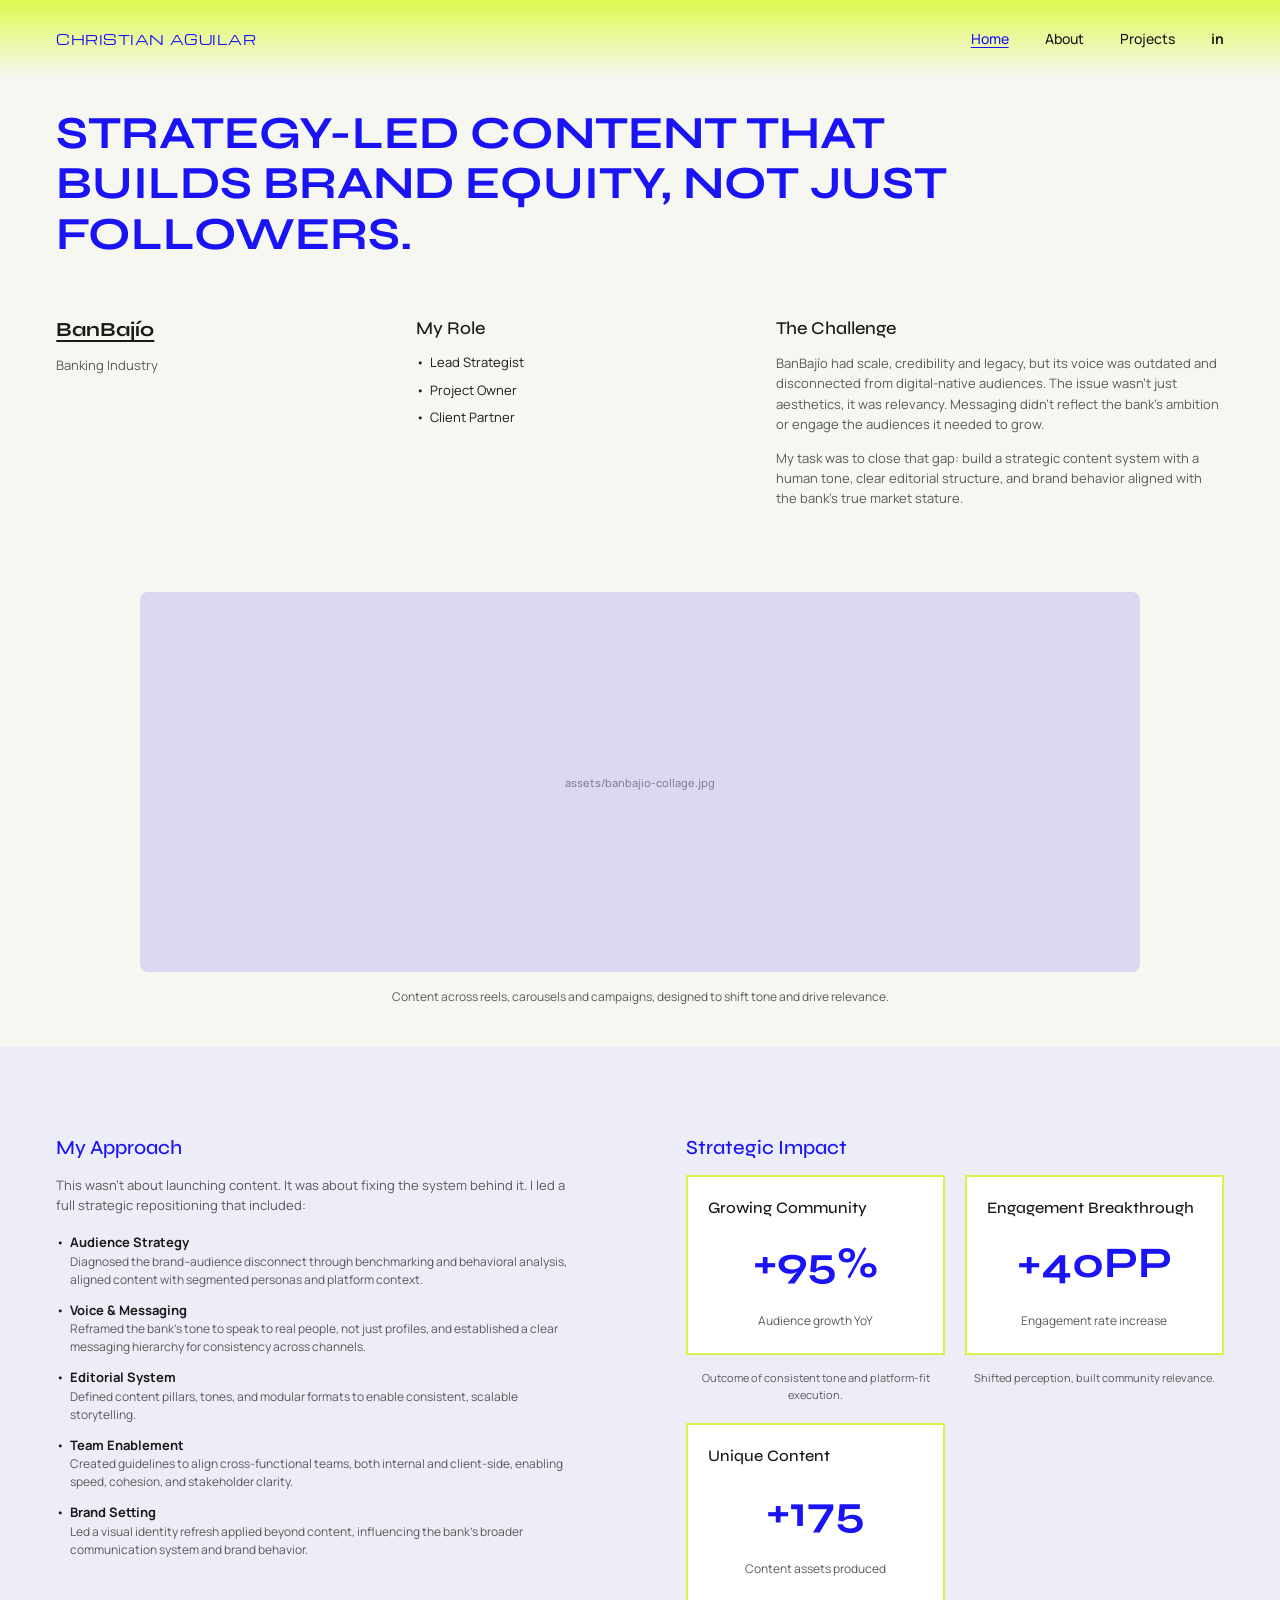
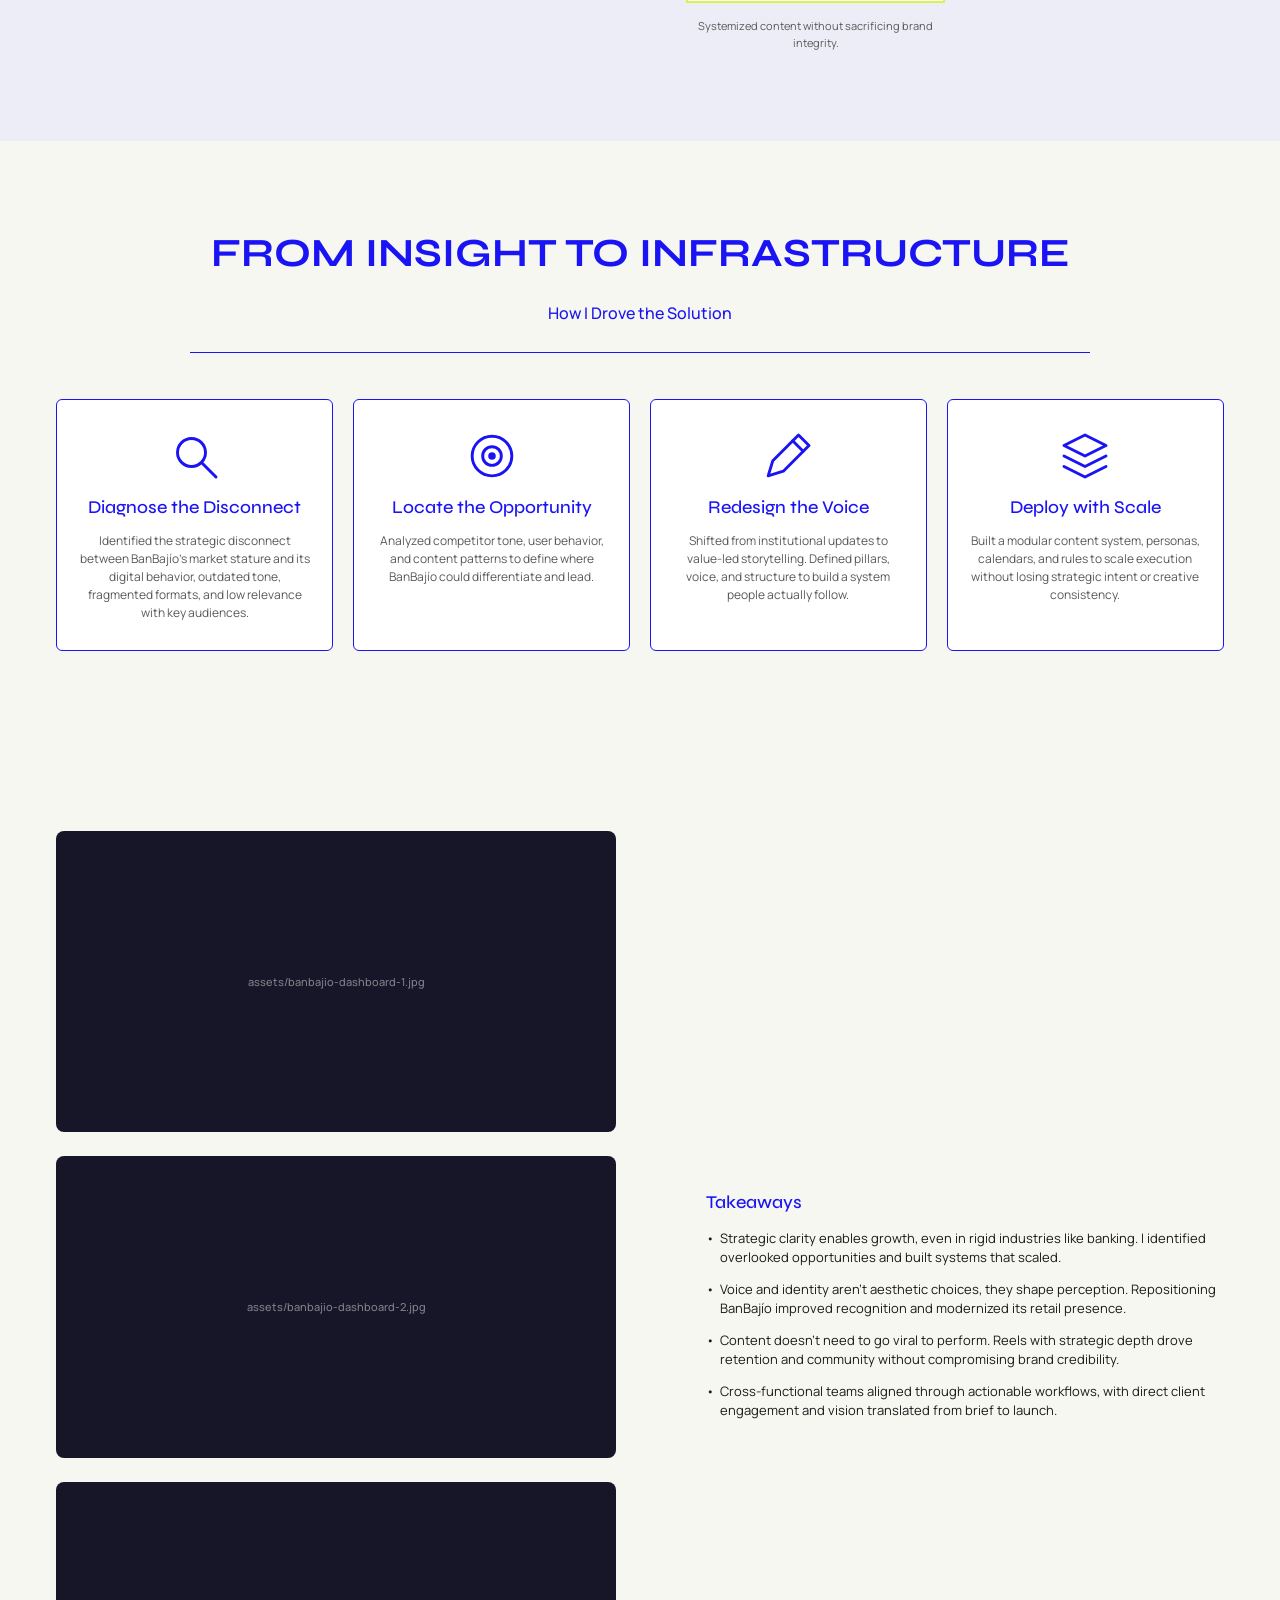
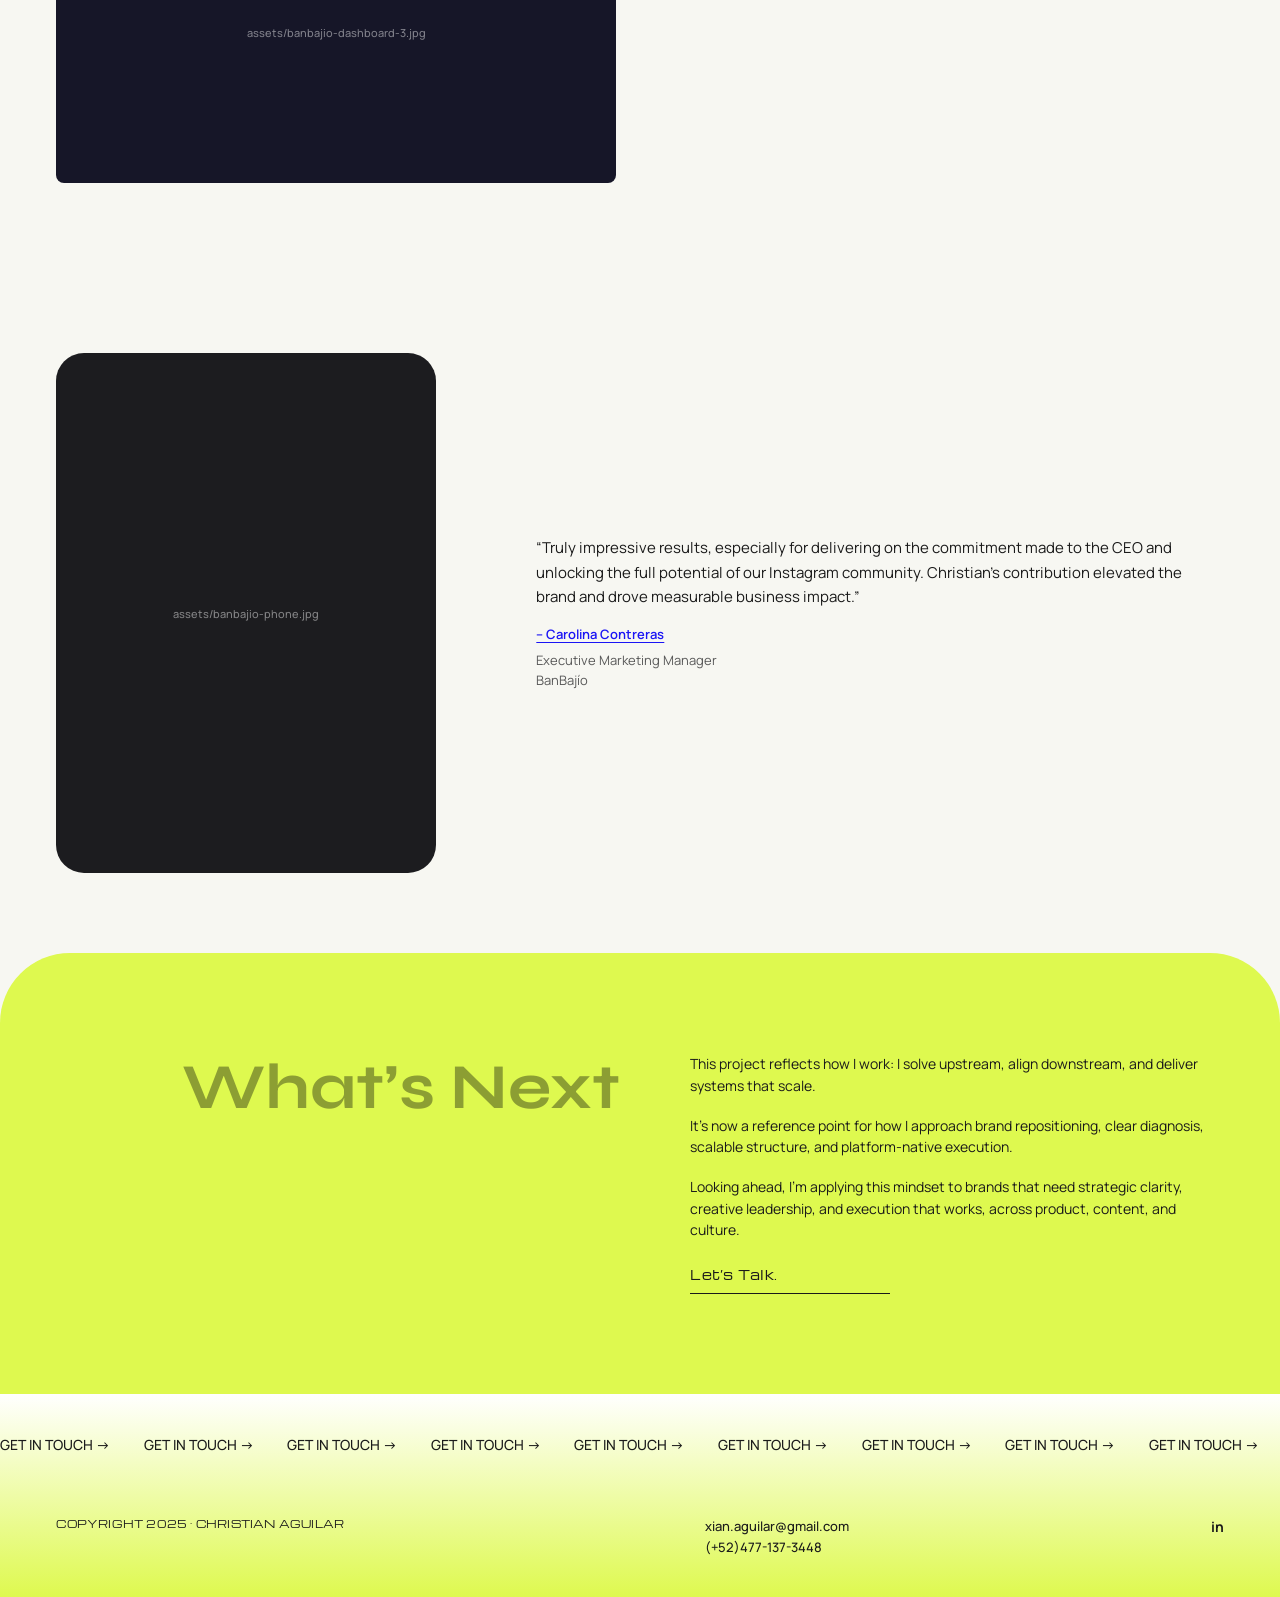
==== banbajio.html @ 2eecaa53 "Add files via upload" ====
<!doctype html>
<html lang="en">
<head>
<meta charset="utf-8">
<meta name="viewport" content="width=device-width, initial-scale=1">
<title>BanBajío — Strategy-led content | Christian Aguilar</title>
<meta name="description" content="Case study: a strategic content system that repositioned BanBajío’s voice, grew its community and built brand equity.">
<link rel="preconnect" href="https://fonts.googleapis.com">
<link rel="preconnect" href="https://fonts.gstatic.com" crossorigin>
<link href="https://fonts.googleapis.com/css2?family=Manrope:wght@300;400;500;600;700&family=Michroma&family=Syne:wght@500;700&display=swap" rel="stylesheet">
<link rel="stylesheet" href="css/styles.css">
</head>
<body>
<header class="site-header"><a class="logo" href="index.html">CHRISTIAN AGUILAR</a><nav aria-label="Main"><a href="index.html" class="current">Home</a><a href="index.html#about">About</a><a href="index.html#projects">Projects</a><a href="#" class="in" aria-label="LinkedIn">in</a></nav></header>
<main>
<section class="case-title"><h1>Strategy-led content that builds brand equity, not just followers.</h1></section><section class="info"><div><h2 class="client">BanBajío</h2><p class="muted">Banking Industry</p></div><div><h2>My Role</h2><ul class="blist plain"><li>Lead Strategist</li><li>Project Owner</li><li>Client Partner</li></ul></div><div><h2>The Challenge</h2><p>BanBajío had scale, credibility and legacy, but its voice was outdated and disconnected from digital-native audiences. The issue wasn't just aesthetics, it was relevancy. Messaging didn't reflect the bank's ambition or engage the audiences it needed to grow.</p><p>My task was to close that gap: build a strategic content system with a human tone, clear editorial structure, and brand behavior aligned with the bank's true market stature.</p></div></section><figure class="figure"><div class="slot " data-img="banbajio-collage" data-label="assets/banbajio-collage.jpg" style="--ar:1000/380;--c:#dcd8f2" role="img" aria-label="Content collage: reels, carousels and campaigns"></div><figcaption>Content across reels, carousels and campaigns, designed to shift tone and drive relevance.</figcaption></figure><section class="approach"><div><h2>My Approach</h2><p class="intro-p">This wasn't about launching content. It was about fixing the system behind it. I led a full strategic repositioning that included:</p><ul class="blist"><li><strong>Audience Strategy</strong><span>Diagnosed the brand–audience disconnect through benchmarking and behavioral analysis, aligned content with segmented personas and platform context.</span></li><li><strong>Voice &amp; Messaging</strong><span>Reframed the bank's tone to speak to real people, not just profiles, and established a clear messaging hierarchy for consistency across channels.</span></li><li><strong>Editorial System</strong><span>Defined content pillars, tones, and modular formats to enable consistent, scalable storytelling.</span></li><li><strong>Team Enablement</strong><span>Created guidelines to align cross-functional teams, both internal and client-side, enabling speed, cohesion, and stakeholder clarity.</span></li><li><strong>Brand Setting</strong><span>Led a visual identity refresh applied beyond content, influencing the bank's broader communication system and brand behavior.</span></li></ul></div><div><h2>Strategic Impact</h2><div class="stats"><div class="stat"><div class="card"><h3>Growing Community</h3><p class="num">+95%</p><p class="cap">Audience growth YoY</p></div><p class="sub">Outcome of consistent tone and platform-fit execution.</p></div><div class="stat"><div class="card"><h3>Engagement Breakthrough</h3><p class="num">+40PP</p><p class="cap">Engagement rate increase</p></div><p class="sub">Shifted perception, built community relevance.</p></div><div class="stat"><div class="card"><h3>Unique Content</h3><p class="num">+175</p><p class="cap">Content assets produced</p></div><p class="sub">Systemized content without sacrificing brand integrity.</p></div></div></div></section><section class="steps"><h2>From insight to infrastructure</h2><p class="sub-title">How I Drove the Solution</p><hr><div class="step-grid"><div class="step"><svg viewBox="0 0 48 48" aria-hidden="true"><circle cx="21" cy="21" r="12"/><path d="M30 30l12 12"/></svg><h3>Diagnose the Disconnect</h3><p>Identified the strategic disconnect between BanBajío's market stature and its digital behavior, outdated tone, fragmented formats, and low relevance with key audiences.</p></div><div class="step"><svg viewBox="0 0 48 48" aria-hidden="true"><circle cx="24" cy="24" r="17"/><circle cx="24" cy="24" r="8"/><circle cx="24" cy="24" r="2" class="f"/></svg><h3>Locate the Opportunity</h3><p>Analyzed competitor tone, user behavior, and content patterns to define where BanBajío could differentiate and lead.</p></div><div class="step"><svg viewBox="0 0 48 48" aria-hidden="true"><path d="M7 41l4-13L33 6l9 9-22 22z"/><path d="M28 11l9 9"/></svg><h3>Redesign the Voice</h3><p>Shifted from institutional updates to value-led storytelling. Defined pillars, voice, and structure to build a system people actually follow.</p></div><div class="step"><svg viewBox="0 0 48 48" aria-hidden="true"><path d="M24 6l18 9-18 9-18-9z"/><path d="M6 24l18 9 18-9"/><path d="M6 33l18 9 18-9"/></svg><h3>Deploy with Scale</h3><p>Built a modular content system, personas, calendars, and rules to scale execution without losing strategic intent or creative consistency.</p></div></div></section><section class="split"><div class="stack"><div class="slot dark" data-img="banbajio-dashboard-1" data-label="assets/banbajio-dashboard-1.jpg" style="--ar:520/280;--c:#161628" role="img" aria-label="Content dashboard"></div><div class="slot dark" data-img="banbajio-dashboard-2" data-label="assets/banbajio-dashboard-2.jpg" style="--ar:520/280;--c:#161628" role="img" aria-label="Editorial calendar"></div><div class="slot dark" data-img="banbajio-dashboard-3" data-label="assets/banbajio-dashboard-3.jpg" style="--ar:520/280;--c:#161628" role="img" aria-label="Content tracker"></div></div><div class="takeaways"><h2>Takeaways</h2><ul class="blist"><li>Strategic clarity enables growth, even in rigid industries like banking. I identified overlooked opportunities and built systems that scaled.</li><li>Voice and identity aren't aesthetic choices, they shape perception. Repositioning BanBajío improved recognition and modernized its retail presence.</li><li>Content doesn't need to go viral to perform. Reels with strategic depth drove retention and community without compromising brand credibility.</li><li>Cross-functional teams aligned through actionable workflows, with direct client engagement and vision translated from brief to launch.</li></ul></div></section><section class="testimonial"><div class="slot phone" data-img="banbajio-phone" data-label="assets/banbajio-phone.jpg" style="--ar:380/520;--c:#1c1c1f" role="img" aria-label="Phone mockup"></div><blockquote><p>“Truly impressive results, especially for delivering on the commitment made to the CEO and unlocking the full potential of our Instagram community. Christian's contribution elevated the brand and drove measurable business impact.”</p><footer><cite>– Carolina Contreras</cite><span>Executive Marketing Manager<br>BanBajío</span></footer></blockquote></section><section class="next"><h2>What’s Next</h2><div class="next-text"><p>This project reflects how I work: I solve upstream, align downstream, and deliver systems that scale.</p><p>It's now a reference point for how I approach brand repositioning, clear diagnosis, scalable structure, and platform-native execution.</p><p>Looking ahead, I'm applying this mindset to brands that need strategic clarity, creative leadership, and execution that works, across product, content, and culture.</p><a class="link" href="mailto:xian.aguilar@gmail.com">Let’s Talk.</a></div></section>
</main>
<footer class="site-footer"><div class="marquee" aria-hidden="true"><div class="marquee-track"><div class="group"><span>GET IN TOUCH →</span><span>GET IN TOUCH →</span><span>GET IN TOUCH →</span><span>GET IN TOUCH →</span><span>GET IN TOUCH →</span><span>GET IN TOUCH →</span></div><div class="group"><span>GET IN TOUCH →</span><span>GET IN TOUCH →</span><span>GET IN TOUCH →</span><span>GET IN TOUCH →</span><span>GET IN TOUCH →</span><span>GET IN TOUCH →</span></div></div></div><div class="footer-info"><p class="copy">COPYRIGHT 2025 · CHRISTIAN AGUILAR</p><p class="contact"><a href="mailto:xian.aguilar@gmail.com">xian.aguilar@gmail.com</a><br><a href="tel:+524771373448">(+52)477-137-3448</a></p><a href="#" class="in" aria-label="LinkedIn">in</a></div></footer>
<script src="js/main.js" defer></script>
</body>
</html>
---- css/styles.css ----
:root{
  --blue:#1a14f5; --lime:#def94f; --lime-b:#d9f24d; --dark:#1f1f21; --cream:#f7f7f2;
  --beige:#edede3; --lav:#ededf7; --ink:#1a1a1a; --muted:#595959; --olive:#8c9e33;
  --pad:clamp(20px,4.4vw,64px);
}
*{box-sizing:border-box;margin:0;padding:0}
html{scroll-behavior:smooth}
body{font-family:Manrope,system-ui,-apple-system,Segoe UI,sans-serif;background:var(--cream);color:var(--ink);line-height:1.55;-webkit-font-smoothing:antialiased;overflow-x:hidden}
a{color:inherit}
img,svg{display:block;max-width:100%}
h1,h2,h3,h4{font-family:Syne,Manrope,sans-serif;font-weight:700;line-height:1.1}
p{font-size:14px}
.muted{color:var(--muted)}

/* ---------- header ---------- */
.site-header{display:flex;justify-content:space-between;align-items:center;gap:20px;padding:28px var(--pad);background:linear-gradient(180deg,var(--lime),var(--cream))}
.logo{font:400 13px Michroma,sans-serif;letter-spacing:.04em;color:var(--blue);text-decoration:none;white-space:nowrap}
.site-header nav{display:flex;gap:36px;font-size:14px;font-weight:500}
.site-header nav a{text-decoration:none;transition:opacity .2s}
.site-header nav a:hover{opacity:.55}
.site-header nav a.current{color:var(--blue);text-decoration:underline;text-underline-offset:3px}
.site-header nav a.in{font-weight:700}

/* ---------- shared bits ---------- */
.link,.cta{display:inline-block;font:400 13px Michroma,sans-serif;letter-spacing:.02em;text-decoration:none;padding-bottom:10px;border-bottom:1px solid currentColor;min-width:min(440px,100%);transition:transform .25s,opacity .25s}
.link:hover{transform:translateX(6px);opacity:.75}
.slot{position:relative;overflow:hidden;border-radius:8px;background:var(--c,#ddd);aspect-ratio:var(--ar,4/3);width:100%}
.slot::after{content:attr(data-label);position:absolute;inset:0;display:grid;place-items:center;padding:12px;text-align:center;font:500 11px Manrope,sans-serif;color:rgba(0,0,0,.4);word-break:break-all}
.slot.dark::after,.slot.phone::after{color:rgba(255,255,255,.45)}
.slot.loaded::after{display:none}
.slot img{position:absolute;inset:0;width:100%;height:100%;object-fit:cover}
.slot.phone{border-radius:28px}
.ul{text-decoration:underline;text-underline-offset:3px;font-weight:600}

/* ---------- marquee ---------- */
.marquee{overflow:hidden;white-space:nowrap}
.marquee-track{display:flex;width:max-content;animation:scroll 45s linear infinite}
.marquee.rev .marquee-track{animation-direction:reverse}
.marquee .group{display:flex}
.marquee .group span{padding-right:2.4em}
@keyframes scroll{to{transform:translateX(-50%)}}
@media (prefers-reduced-motion:reduce){.marquee-track{animation:none}}

/* ---------- home: hero ---------- */
.hero{padding:20px var(--pad) 90px}
.eyebrow{font-size:15px}
.hero h1{margin-top:40px;font-size:clamp(34px,4.6vw,64px);line-height:1;text-transform:uppercase;color:var(--blue);max-width:1000px}
.intro{display:flex;justify-content:flex-end;margin-top:40px}
.intro-col{width:min(620px,100%);display:grid;gap:36px;justify-items:start}
.intro-col p{font-size:20px;line-height:1.4}
.hero-images{display:flex;align-items:center;width:min(885px,100%);margin:40px 0 0 clamp(0px,7vw,100px)}
.hero-images .slot{flex:1 1 0}
.hero-images .g250{flex-grow:250}.hero-images .g275{flex-grow:275}.hero-images .g360{flex-grow:360}

/* ---------- home: skillset ---------- */
.skillset{position:relative;overflow:hidden;background:var(--beige);border-radius:70px 70px 0 0;padding:110px var(--pad);text-align:center;display:grid;justify-items:center;gap:36px}
.skillset::before{content:"";position:absolute;width:220px;height:220px;border-radius:50%;background:var(--lime);filter:blur(70px);left:50%;top:62%;transform:translate(-50%,-50%)}
.skillset>*{position:relative}
.triangle{width:64px;height:56px;background:var(--blue);clip-path:polygon(50% 0,100% 100%,0 100%)}
.skillset h2{font-size:clamp(28px,3vw,40px)}
.lead{max-width:640px;font-size:15px;color:var(--muted);line-height:1.5}
.skills{display:grid;grid-template-columns:repeat(3,1fr);gap:60px;padding-top:50px;width:100%}
.skill{display:grid;gap:14px;justify-items:center;align-content:start}
.skill .letter{font:400 11px Michroma,sans-serif}
.skill h3{font-weight:500;font-size:22px}
.skill p{max-width:330px;color:var(--muted);line-height:1.5}

/* ---------- home: marquees ---------- */
.marquees{background:#fff;padding:24px 0;display:grid;gap:14px;font-size:15px;font-weight:500}

/* ---------- home: projects ---------- */
.projects{background:var(--dark);color:#fff;padding:90px var(--pad) 40px}
.projects h2{color:var(--lime);font-size:clamp(40px,5vw,64px);text-transform:uppercase;margin-bottom:50px}
.project{display:grid;grid-template-columns:minmax(0,440px) minmax(0,1fr) minmax(0,440px);gap:70px;padding:50px 0;border-top:1px solid #59595e;align-items:start}
.project-info{display:grid;gap:18px;align-content:start;justify-items:start}
.project-info h3{font-family:Manrope,sans-serif;font-weight:600;font-size:22px;line-height:1.3}
.project-info p{color:#ccc;line-height:1.5}
.project-info .link{margin-top:14px;min-width:min(280px,100%)}
.project-contrib h4{font:400 12px Michroma,sans-serif;letter-spacing:.02em;margin-bottom:14px}
.dots{list-style:none;display:grid;gap:2px}
.dots li{font-size:14px;color:#ccc;line-height:1.7;padding-left:18px;position:relative}
.dots li::before{content:"•";position:absolute;left:4px}
.project-img{display:block;border-radius:8px;overflow:hidden}
.project-img .slot{transition:transform .5s}
.project-img:hover .slot{transform:scale(1.04)}

/* ---------- home: CTA ---------- */
.cta-section{background:var(--blue);color:#fff;border-radius:70px 70px 0 0;padding:110px var(--pad)}
.cta-section h2{font-size:clamp(40px,5vw,64px)}
.cta-body{display:flex;justify-content:flex-end;margin-top:50px}
.cta-body>div{width:min(560px,100%);display:grid;gap:36px;justify-items:start}
.cta-body p{font-size:18px;line-height:1.5}

/* ---------- footer ---------- */
.site-footer{background:linear-gradient(180deg,#fff,var(--lime));padding:40px 0}
.site-footer .marquee{font-size:14px;font-weight:500}
.footer-info{display:flex;justify-content:space-between;gap:24px;flex-wrap:wrap;padding:60px var(--pad) 0}
.copy{font:400 10px Michroma,sans-serif;letter-spacing:.02em}
.contact{font-size:13px;font-weight:500;line-height:1.6}
.contact a,.footer-info .in{text-decoration:none}
.footer-info .in{font-weight:700;font-size:14px}

/* ---------- case pages ---------- */
.case-title{padding:30px var(--pad)}
.case-title h1{font-size:clamp(30px,3.9vw,46px);text-transform:uppercase;color:var(--blue);max-width:1000px;line-height:1.1}
.info{display:grid;grid-template-columns:300px 300px minmax(0,1fr);gap:60px;padding:30px var(--pad)}
.info h2{font-size:18px;font-weight:500;margin-bottom:14px}
.info h2.client{font-size:20px;font-weight:700;text-decoration:underline;text-underline-offset:4px}
.info p{margin-bottom:14px;color:var(--muted);line-height:1.55;font-size:13px}
.info .muted{font-size:13px}
.blist{list-style:none;display:grid;gap:12px}
.blist li{position:relative;padding-left:14px;font-size:13px;line-height:1.5}
.blist li::before{content:"•";position:absolute;left:0}
.blist strong{display:block;font-weight:700}
.blist span{display:block;color:var(--muted);font-size:12px;line-height:1.5}
.blist.plain{gap:8px}

.figure,.hero-shot,.duo{padding:40px var(--pad)}
.figure .slot{max-width:1000px;margin:0 auto}
.figure figcaption{text-align:center;font-size:12px;color:var(--muted);margin-top:16px}
.hero-shot .slot{max-width:640px;margin:0 auto}
.duo{display:flex;justify-content:center;gap:clamp(16px,4vw,60px)}
.duo .slot{flex:1 1 0;max-width:560px}

.approach{background:var(--lav);padding:90px var(--pad);display:grid;grid-template-columns:minmax(0,520px) minmax(0,1fr);gap:110px;align-items:start}
.approach h2{font-size:20px;font-weight:500;color:var(--blue);margin-bottom:16px}
.intro-p{color:var(--muted);line-height:1.55;font-size:13px;margin-bottom:18px}
.stats{display:grid;grid-template-columns:repeat(auto-fit,minmax(170px,1fr));gap:20px;align-items:start}
.stat{display:grid;gap:14px}
.card{background:#fff;border:2px solid var(--lime-b);padding:22px 20px;display:grid;gap:8px;min-height:180px;align-content:space-between}
.card h3{font-size:16px;font-weight:500}
.num{font-family:Syne,sans-serif;font-weight:700;font-size:clamp(34px,3.4vw,46px);color:var(--blue);text-align:center;white-space:nowrap;line-height:1.1}
.cap{font-size:12px;color:var(--muted);text-align:center}
.sub{font-size:11px;color:var(--muted);text-align:center}

.steps{padding:90px var(--pad);display:grid;justify-items:center;gap:26px;text-align:center}
.steps h2{font-size:clamp(28px,3.4vw,40px);text-transform:uppercase;color:var(--blue)}
.sub-title{font-weight:500;font-size:16px;color:var(--blue)}
.steps hr{width:min(900px,100%);border:0;border-top:1px solid var(--blue)}
.step-grid{display:grid;grid-template-columns:repeat(4,minmax(0,1fr));gap:20px;padding-top:20px;width:100%}
.step{background:#fff;border:1px solid var(--blue);border-radius:6px;padding:28px 22px;display:grid;gap:14px;justify-items:center;align-content:start;transition:transform .3s,box-shadow .3s}
.step:hover{transform:translateY(-6px);box-shadow:0 14px 30px rgba(26,20,245,.12)}
.step svg{width:56px;height:56px;fill:none;stroke:var(--blue);stroke-width:2.5;stroke-linecap:round;stroke-linejoin:round}
.step svg .f{fill:var(--blue)}
.step h3{font-size:18px;font-weight:500;color:var(--blue)}
.step p{font-size:12px;color:var(--muted);line-height:1.5}

.split{display:grid;grid-template-columns:minmax(0,560px) minmax(0,1fr);gap:90px;padding:90px var(--pad);align-items:center}
.split .stack{display:grid;gap:24px}
.takeaways h2{font-size:18px;font-weight:500;color:var(--blue);margin-bottom:16px}
.split.white{background:#fff;border-radius:70px 70px 0 0;grid-template-columns:minmax(0,740px) minmax(0,1fr)}
.grid3{display:grid;grid-template-columns:repeat(3,1fr);gap:24px}

.testimonial{display:grid;grid-template-columns:minmax(0,380px) minmax(0,1fr);gap:100px;padding:80px var(--pad);align-items:center}
.testimonial blockquote{display:grid;gap:14px}
.testimonial blockquote p{font-size:15px;line-height:1.65}
.testimonial footer{display:grid;gap:6px;font-size:13px;color:var(--muted)}
.testimonial cite{font-style:normal;font-weight:600;color:var(--blue);text-decoration:underline;text-underline-offset:3px}

.dark-work{background:var(--dark);color:#fff;padding:90px var(--pad);display:grid;gap:70px}
.dark-work .split-dark{display:grid;grid-template-columns:minmax(0,640px) minmax(0,1fr);gap:90px;align-items:start}
.dark-work .stack{display:grid;gap:20px}
.dark-work .takeaways h2{color:#fff}
.dark-work .blist span{color:#ccc}
.dark-work .duo{padding:0}

.story{display:grid;grid-template-columns:minmax(0,640px) minmax(0,1fr);gap:80px;padding:80px var(--pad);align-items:start}
.story-text{display:grid;gap:22px}
.story-text p{color:var(--muted);line-height:1.55;font-size:13px}
.story-imgs{display:grid;gap:20px}

.gradient-wrap{padding:20px 24px}
.gradient{background:linear-gradient(90deg,#1f8059,#1a7380 50%,#4d4db3);border-radius:40px;padding:70px var(--pad);display:grid;grid-template-columns:minmax(0,520px) minmax(0,1fr);gap:80px;align-items:center;color:#fff}
.gradient .kicker{font-size:13px;font-weight:500;margin-bottom:16px}
.gradient h2{font-size:clamp(28px,3.2vw,38px);text-transform:uppercase;margin-bottom:16px}
.gradient p{font-size:13px;line-height:1.55}
.venn{width:min(420px,100%);justify-self:center}
.venn circle{fill:none;stroke:#fff;stroke-opacity:.55;stroke-width:1}
.venn text{fill:#fff;fill-opacity:.8;font:500 12px Manrope,sans-serif;text-anchor:middle}

.next{background:var(--lime);border-radius:70px 70px 0 0;padding:100px var(--pad) 100px calc(var(--pad) + 126px);display:grid;grid-template-columns:auto minmax(0,560px);gap:70px;align-items:start}
.next h2{font-size:clamp(40px,5vw,64px);color:var(--olive)}
.next-text{display:grid;gap:18px;justify-items:start}
.next-text p{line-height:1.55}
.next-text .link{min-width:min(200px,100%);margin-top:6px}

/* ---------- responsive ---------- */
@media (max-width:1100px){
  .project{grid-template-columns:minmax(0,1fr) minmax(0,1fr);gap:40px}
  .project-img{grid-column:1/-1}
  .info{grid-template-columns:1fr 1fr;gap:40px}
  .info>div:last-child{grid-column:1/-1}
  .approach,.split,.split.white,.dark-work .split-dark,.story,.gradient,.testimonial{grid-template-columns:1fr;gap:50px}
  .next{grid-template-columns:1fr;padding-left:var(--pad);gap:30px}
  .step-grid{grid-template-columns:repeat(2,1fr)}
}
@media (max-width:760px){
  .site-header{flex-wrap:wrap;padding:20px var(--pad)}
  .site-header nav{gap:22px}
  .skills{grid-template-columns:1fr;gap:40px}
  .skillset,.cta-section,.next{border-radius:40px 40px 0 0}
  .project{grid-template-columns:1fr}
  .info{grid-template-columns:1fr}
  .step-grid{grid-template-columns:1fr}
  .hero-images{margin-left:0}
  .duo{flex-direction:column;align-items:center}
  .grid3{grid-template-columns:repeat(2,1fr)}
  .gradient{border-radius:28px;padding:40px var(--pad)}
  .intro-col p{font-size:17px}
}
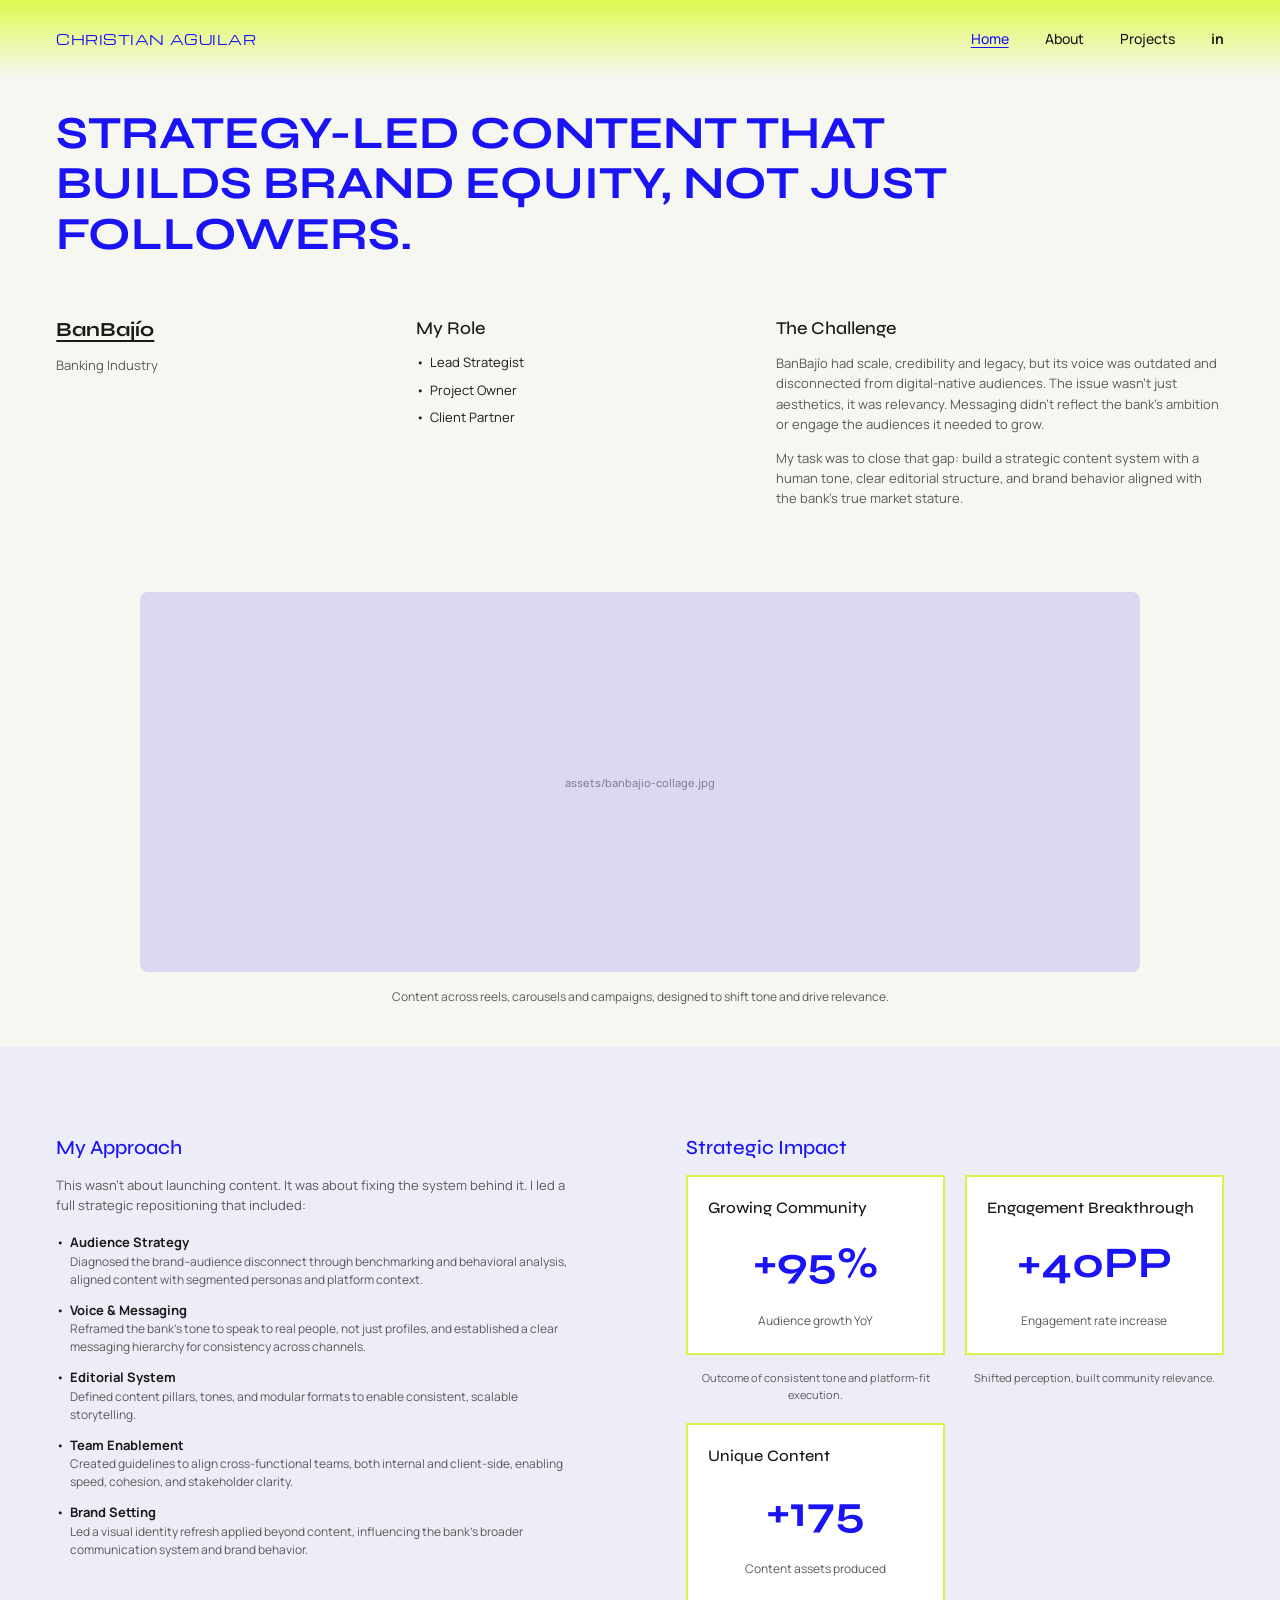
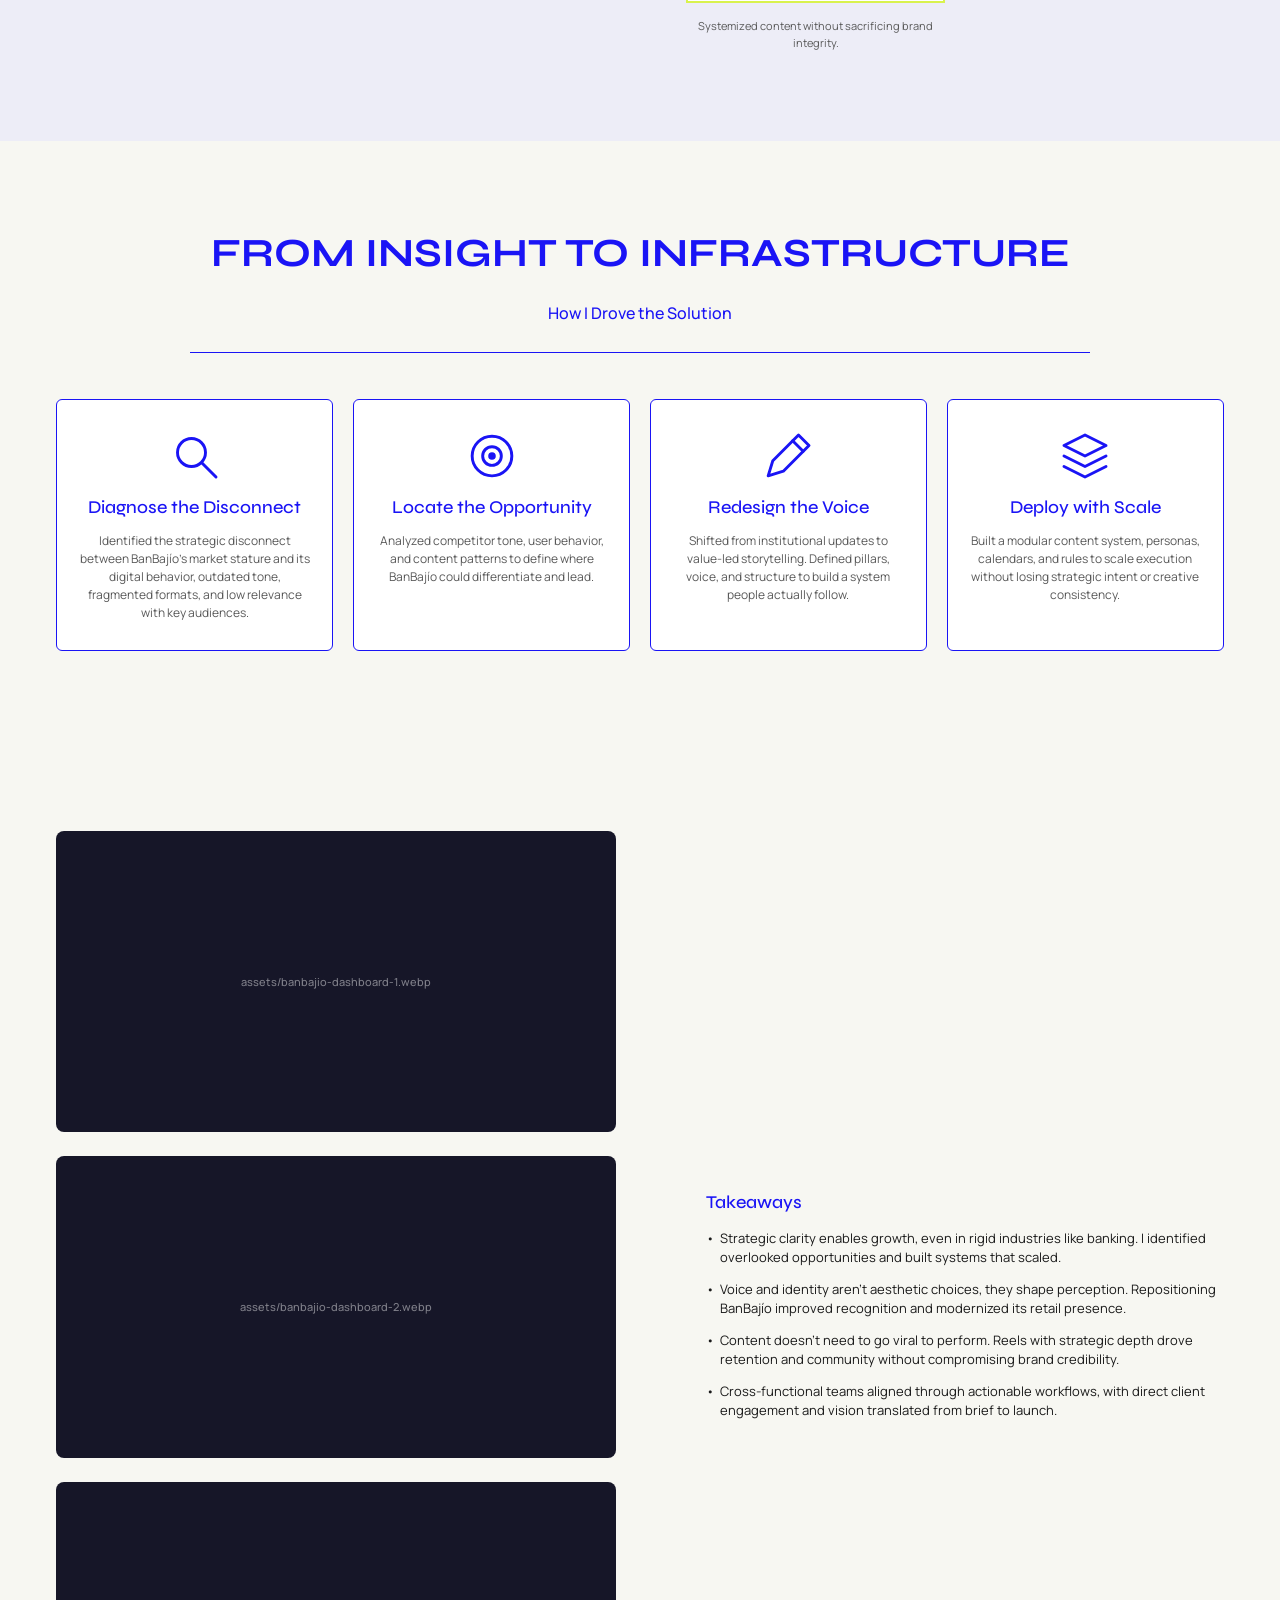
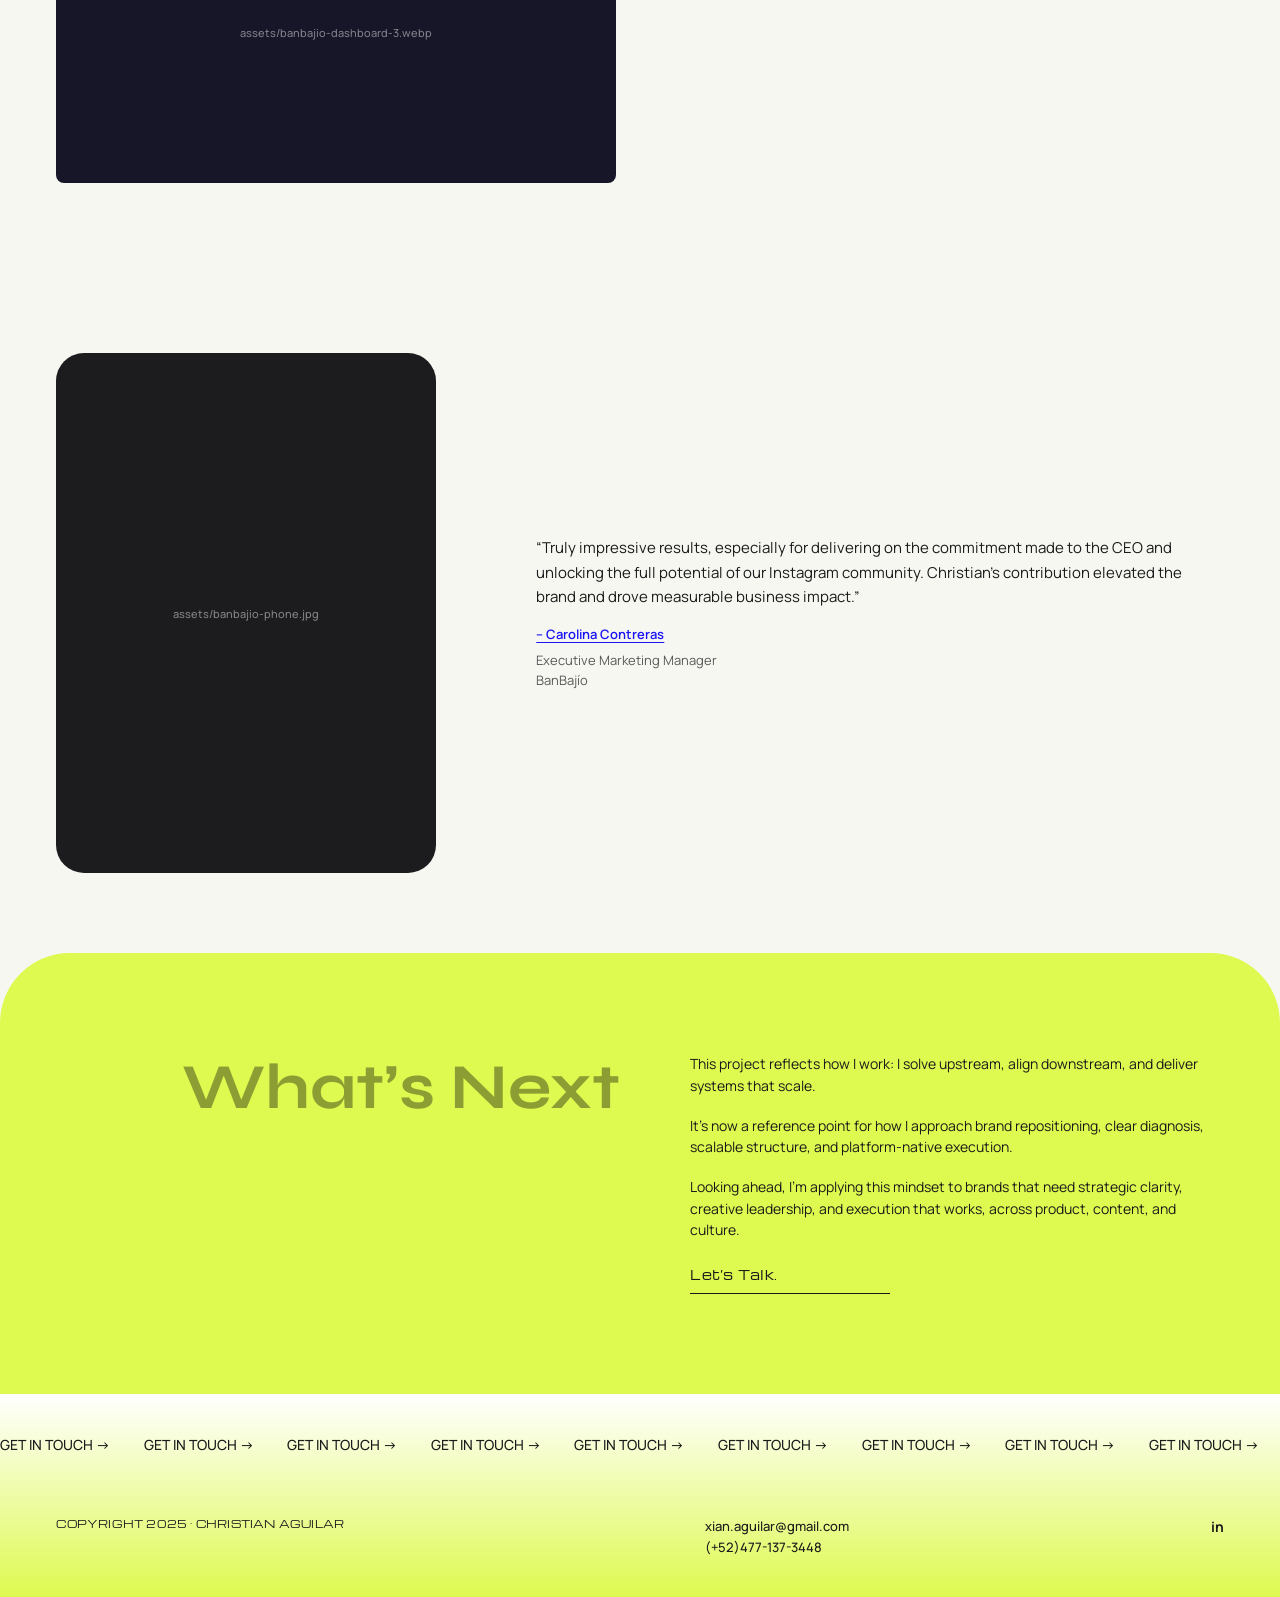
==== commit bbea9975: "Update banbajio.html" ====
--- a/banbajio.html
+++ b/banbajio.html
@@ -13,7 +13,7 @@
 <body>
 <header class="site-header"><a class="logo" href="index.html">CHRISTIAN AGUILAR</a><nav aria-label="Main"><a href="index.html" class="current">Home</a><a href="index.html#about">About</a><a href="index.html#projects">Projects</a><a href="#" class="in" aria-label="LinkedIn">in</a></nav></header>
 <main>
-<section class="case-title"><h1>Strategy-led content that builds brand equity, not just followers.</h1></section><section class="info"><div><h2 class="client">BanBajío</h2><p class="muted">Banking Industry</p></div><div><h2>My Role</h2><ul class="blist plain"><li>Lead Strategist</li><li>Project Owner</li><li>Client Partner</li></ul></div><div><h2>The Challenge</h2><p>BanBajío had scale, credibility and legacy, but its voice was outdated and disconnected from digital-native audiences. The issue wasn't just aesthetics, it was relevancy. Messaging didn't reflect the bank's ambition or engage the audiences it needed to grow.</p><p>My task was to close that gap: build a strategic content system with a human tone, clear editorial structure, and brand behavior aligned with the bank's true market stature.</p></div></section><figure class="figure"><div class="slot " data-img="banbajio-collage" data-label="assets/banbajio-collage.jpg" style="--ar:1000/380;--c:#dcd8f2" role="img" aria-label="Content collage: reels, carousels and campaigns"></div><figcaption>Content across reels, carousels and campaigns, designed to shift tone and drive relevance.</figcaption></figure><section class="approach"><div><h2>My Approach</h2><p class="intro-p">This wasn't about launching content. It was about fixing the system behind it. I led a full strategic repositioning that included:</p><ul class="blist"><li><strong>Audience Strategy</strong><span>Diagnosed the brand–audience disconnect through benchmarking and behavioral analysis, aligned content with segmented personas and platform context.</span></li><li><strong>Voice &amp; Messaging</strong><span>Reframed the bank's tone to speak to real people, not just profiles, and established a clear messaging hierarchy for consistency across channels.</span></li><li><strong>Editorial System</strong><span>Defined content pillars, tones, and modular formats to enable consistent, scalable storytelling.</span></li><li><strong>Team Enablement</strong><span>Created guidelines to align cross-functional teams, both internal and client-side, enabling speed, cohesion, and stakeholder clarity.</span></li><li><strong>Brand Setting</strong><span>Led a visual identity refresh applied beyond content, influencing the bank's broader communication system and brand behavior.</span></li></ul></div><div><h2>Strategic Impact</h2><div class="stats"><div class="stat"><div class="card"><h3>Growing Community</h3><p class="num">+95%</p><p class="cap">Audience growth YoY</p></div><p class="sub">Outcome of consistent tone and platform-fit execution.</p></div><div class="stat"><div class="card"><h3>Engagement Breakthrough</h3><p class="num">+40PP</p><p class="cap">Engagement rate increase</p></div><p class="sub">Shifted perception, built community relevance.</p></div><div class="stat"><div class="card"><h3>Unique Content</h3><p class="num">+175</p><p class="cap">Content assets produced</p></div><p class="sub">Systemized content without sacrificing brand integrity.</p></div></div></div></section><section class="steps"><h2>From insight to infrastructure</h2><p class="sub-title">How I Drove the Solution</p><hr><div class="step-grid"><div class="step"><svg viewBox="0 0 48 48" aria-hidden="true"><circle cx="21" cy="21" r="12"/><path d="M30 30l12 12"/></svg><h3>Diagnose the Disconnect</h3><p>Identified the strategic disconnect between BanBajío's market stature and its digital behavior, outdated tone, fragmented formats, and low relevance with key audiences.</p></div><div class="step"><svg viewBox="0 0 48 48" aria-hidden="true"><circle cx="24" cy="24" r="17"/><circle cx="24" cy="24" r="8"/><circle cx="24" cy="24" r="2" class="f"/></svg><h3>Locate the Opportunity</h3><p>Analyzed competitor tone, user behavior, and content patterns to define where BanBajío could differentiate and lead.</p></div><div class="step"><svg viewBox="0 0 48 48" aria-hidden="true"><path d="M7 41l4-13L33 6l9 9-22 22z"/><path d="M28 11l9 9"/></svg><h3>Redesign the Voice</h3><p>Shifted from institutional updates to value-led storytelling. Defined pillars, voice, and structure to build a system people actually follow.</p></div><div class="step"><svg viewBox="0 0 48 48" aria-hidden="true"><path d="M24 6l18 9-18 9-18-9z"/><path d="M6 24l18 9 18-9"/><path d="M6 33l18 9 18-9"/></svg><h3>Deploy with Scale</h3><p>Built a modular content system, personas, calendars, and rules to scale execution without losing strategic intent or creative consistency.</p></div></div></section><section class="split"><div class="stack"><div class="slot dark" data-img="banbajio-dashboard-1" data-label="assets/banbajio-dashboard-1.jpg" style="--ar:520/280;--c:#161628" role="img" aria-label="Content dashboard"></div><div class="slot dark" data-img="banbajio-dashboard-2" data-label="assets/banbajio-dashboard-2.jpg" style="--ar:520/280;--c:#161628" role="img" aria-label="Editorial calendar"></div><div class="slot dark" data-img="banbajio-dashboard-3" data-label="assets/banbajio-dashboard-3.jpg" style="--ar:520/280;--c:#161628" role="img" aria-label="Content tracker"></div></div><div class="takeaways"><h2>Takeaways</h2><ul class="blist"><li>Strategic clarity enables growth, even in rigid industries like banking. I identified overlooked opportunities and built systems that scaled.</li><li>Voice and identity aren't aesthetic choices, they shape perception. Repositioning BanBajío improved recognition and modernized its retail presence.</li><li>Content doesn't need to go viral to perform. Reels with strategic depth drove retention and community without compromising brand credibility.</li><li>Cross-functional teams aligned through actionable workflows, with direct client engagement and vision translated from brief to launch.</li></ul></div></section><section class="testimonial"><div class="slot phone" data-img="banbajio-phone" data-label="assets/banbajio-phone.jpg" style="--ar:380/520;--c:#1c1c1f" role="img" aria-label="Phone mockup"></div><blockquote><p>“Truly impressive results, especially for delivering on the commitment made to the CEO and unlocking the full potential of our Instagram community. Christian's contribution elevated the brand and drove measurable business impact.”</p><footer><cite>– Carolina Contreras</cite><span>Executive Marketing Manager<br>BanBajío</span></footer></blockquote></section><section class="next"><h2>What’s Next</h2><div class="next-text"><p>This project reflects how I work: I solve upstream, align downstream, and deliver systems that scale.</p><p>It's now a reference point for how I approach brand repositioning, clear diagnosis, scalable structure, and platform-native execution.</p><p>Looking ahead, I'm applying this mindset to brands that need strategic clarity, creative leadership, and execution that works, across product, content, and culture.</p><a class="link" href="mailto:xian.aguilar@gmail.com">Let’s Talk.</a></div></section>
+<section class="case-title"><h1>Strategy-led content that builds brand equity, not just followers.</h1></section><section class="info"><div><h2 class="client">BanBajío</h2><p class="muted">Banking Industry</p></div><div><h2>My Role</h2><ul class="blist plain"><li>Lead Strategist</li><li>Project Owner</li><li>Client Partner</li></ul></div><div><h2>The Challenge</h2><p>BanBajío had scale, credibility and legacy, but its voice was outdated and disconnected from digital-native audiences. The issue wasn't just aesthetics, it was relevancy. Messaging didn't reflect the bank's ambition or engage the audiences it needed to grow.</p><p>My task was to close that gap: build a strategic content system with a human tone, clear editorial structure, and brand behavior aligned with the bank's true market stature.</p></div></section><figure class="figure"><div class="slot " data-img="banbajio-collage" data-label="assets/banbajio-collage.jpg" style="--ar:1000/380;--c:#dcd8f2" role="img" aria-label="Content collage: reels, carousels and campaigns"></div><figcaption>Content across reels, carousels and campaigns, designed to shift tone and drive relevance.</figcaption></figure><section class="approach"><div><h2>My Approach</h2><p class="intro-p">This wasn't about launching content. It was about fixing the system behind it. I led a full strategic repositioning that included:</p><ul class="blist"><li><strong>Audience Strategy</strong><span>Diagnosed the brand–audience disconnect through benchmarking and behavioral analysis, aligned content with segmented personas and platform context.</span></li><li><strong>Voice &amp; Messaging</strong><span>Reframed the bank's tone to speak to real people, not just profiles, and established a clear messaging hierarchy for consistency across channels.</span></li><li><strong>Editorial System</strong><span>Defined content pillars, tones, and modular formats to enable consistent, scalable storytelling.</span></li><li><strong>Team Enablement</strong><span>Created guidelines to align cross-functional teams, both internal and client-side, enabling speed, cohesion, and stakeholder clarity.</span></li><li><strong>Brand Setting</strong><span>Led a visual identity refresh applied beyond content, influencing the bank's broader communication system and brand behavior.</span></li></ul></div><div><h2>Strategic Impact</h2><div class="stats"><div class="stat"><div class="card"><h3>Growing Community</h3><p class="num">+95%</p><p class="cap">Audience growth YoY</p></div><p class="sub">Outcome of consistent tone and platform-fit execution.</p></div><div class="stat"><div class="card"><h3>Engagement Breakthrough</h3><p class="num">+40PP</p><p class="cap">Engagement rate increase</p></div><p class="sub">Shifted perception, built community relevance.</p></div><div class="stat"><div class="card"><h3>Unique Content</h3><p class="num">+175</p><p class="cap">Content assets produced</p></div><p class="sub">Systemized content without sacrificing brand integrity.</p></div></div></div></section><section class="steps"><h2>From insight to infrastructure</h2><p class="sub-title">How I Drove the Solution</p><hr><div class="step-grid"><div class="step"><svg viewBox="0 0 48 48" aria-hidden="true"><circle cx="21" cy="21" r="12"/><path d="M30 30l12 12"/></svg><h3>Diagnose the Disconnect</h3><p>Identified the strategic disconnect between BanBajío's market stature and its digital behavior, outdated tone, fragmented formats, and low relevance with key audiences.</p></div><div class="step"><svg viewBox="0 0 48 48" aria-hidden="true"><circle cx="24" cy="24" r="17"/><circle cx="24" cy="24" r="8"/><circle cx="24" cy="24" r="2" class="f"/></svg><h3>Locate the Opportunity</h3><p>Analyzed competitor tone, user behavior, and content patterns to define where BanBajío could differentiate and lead.</p></div><div class="step"><svg viewBox="0 0 48 48" aria-hidden="true"><path d="M7 41l4-13L33 6l9 9-22 22z"/><path d="M28 11l9 9"/></svg><h3>Redesign the Voice</h3><p>Shifted from institutional updates to value-led storytelling. Defined pillars, voice, and structure to build a system people actually follow.</p></div><div class="step"><svg viewBox="0 0 48 48" aria-hidden="true"><path d="M24 6l18 9-18 9-18-9z"/><path d="M6 24l18 9 18-9"/><path d="M6 33l18 9 18-9"/></svg><h3>Deploy with Scale</h3><p>Built a modular content system, personas, calendars, and rules to scale execution without losing strategic intent or creative consistency.</p></div></div></section><section class="split"><div class="stack"><div class="slot dark" data-img="banbajio-dashboard-1" data-label="assets/banbajio-dashboard-1.webp" style="--ar:520/280;--c:#161628" role="img" aria-label="Content dashboard"></div><div class="slot dark" data-img="banbajio-dashboard-2" data-label="assets/banbajio-dashboard-2.webp" style="--ar:520/280;--c:#161628" role="img" aria-label="Editorial calendar"></div><div class="slot dark" data-img="banbajio-dashboard-3" data-label="assets/banbajio-dashboard-3.webp" style="--ar:520/280;--c:#161628" role="img" aria-label="Content tracker"></div></div><div class="takeaways"><h2>Takeaways</h2><ul class="blist"><li>Strategic clarity enables growth, even in rigid industries like banking. I identified overlooked opportunities and built systems that scaled.</li><li>Voice and identity aren't aesthetic choices, they shape perception. Repositioning BanBajío improved recognition and modernized its retail presence.</li><li>Content doesn't need to go viral to perform. Reels with strategic depth drove retention and community without compromising brand credibility.</li><li>Cross-functional teams aligned through actionable workflows, with direct client engagement and vision translated from brief to launch.</li></ul></div></section><section class="testimonial"><div class="slot phone" data-img="banbajio-phone" data-label="assets/banbajio-phone.jpg" style="--ar:380/520;--c:#1c1c1f" role="img" aria-label="Phone mockup"></div><blockquote><p>“Truly impressive results, especially for delivering on the commitment made to the CEO and unlocking the full potential of our Instagram community. Christian's contribution elevated the brand and drove measurable business impact.”</p><footer><cite>– Carolina Contreras</cite><span>Executive Marketing Manager<br>BanBajío</span></footer></blockquote></section><section class="next"><h2>What’s Next</h2><div class="next-text"><p>This project reflects how I work: I solve upstream, align downstream, and deliver systems that scale.</p><p>It's now a reference point for how I approach brand repositioning, clear diagnosis, scalable structure, and platform-native execution.</p><p>Looking ahead, I'm applying this mindset to brands that need strategic clarity, creative leadership, and execution that works, across product, content, and culture.</p><a class="link" href="mailto:xian.aguilar@gmail.com">Let’s Talk.</a></div></section>
 </main>
 <footer class="site-footer"><div class="marquee" aria-hidden="true"><div class="marquee-track"><div class="group"><span>GET IN TOUCH →</span><span>GET IN TOUCH →</span><span>GET IN TOUCH →</span><span>GET IN TOUCH →</span><span>GET IN TOUCH →</span><span>GET IN TOUCH →</span></div><div class="group"><span>GET IN TOUCH →</span><span>GET IN TOUCH →</span><span>GET IN TOUCH →</span><span>GET IN TOUCH →</span><span>GET IN TOUCH →</span><span>GET IN TOUCH →</span></div></div></div><div class="footer-info"><p class="copy">COPYRIGHT 2025 · CHRISTIAN AGUILAR</p><p class="contact"><a href="mailto:xian.aguilar@gmail.com">xian.aguilar@gmail.com</a><br><a href="tel:+524771373448">(+52)477-137-3448</a></p><a href="#" class="in" aria-label="LinkedIn">in</a></div></footer>
 <script src="js/main.js" defer></script>
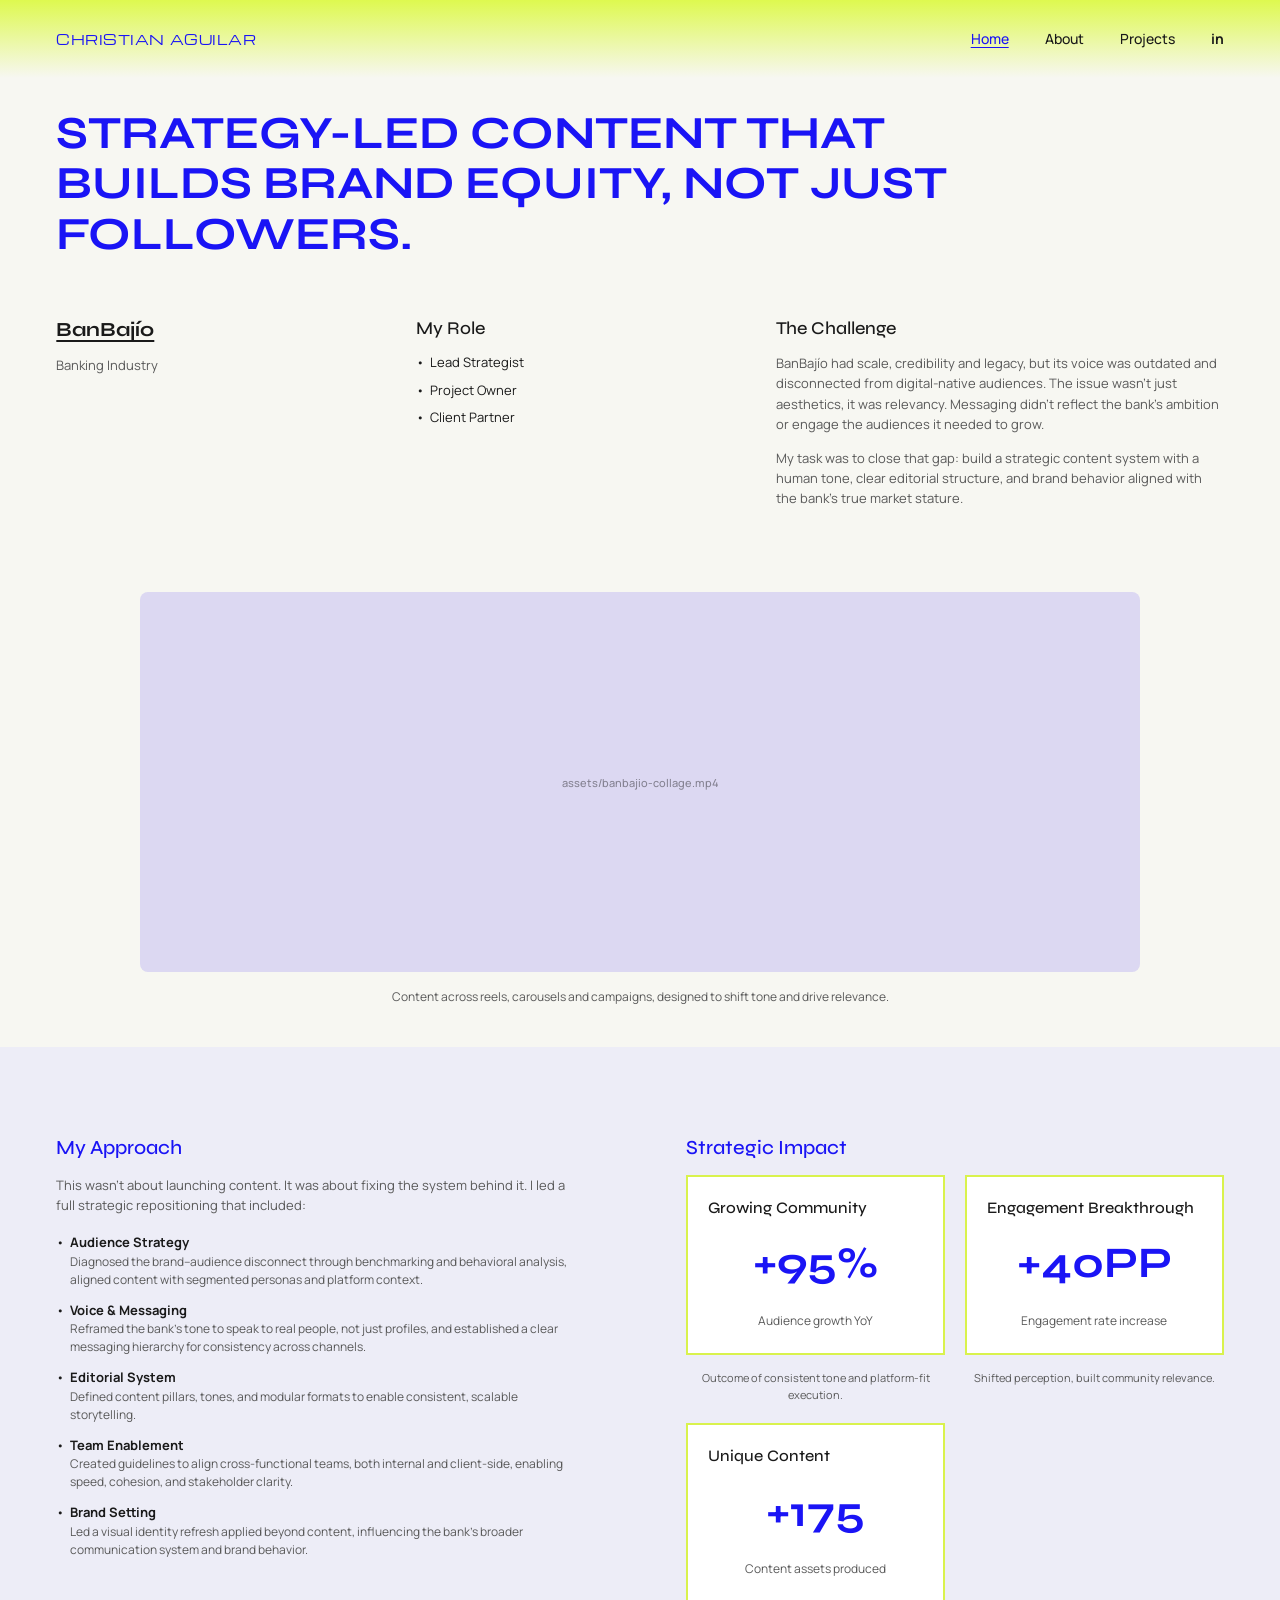
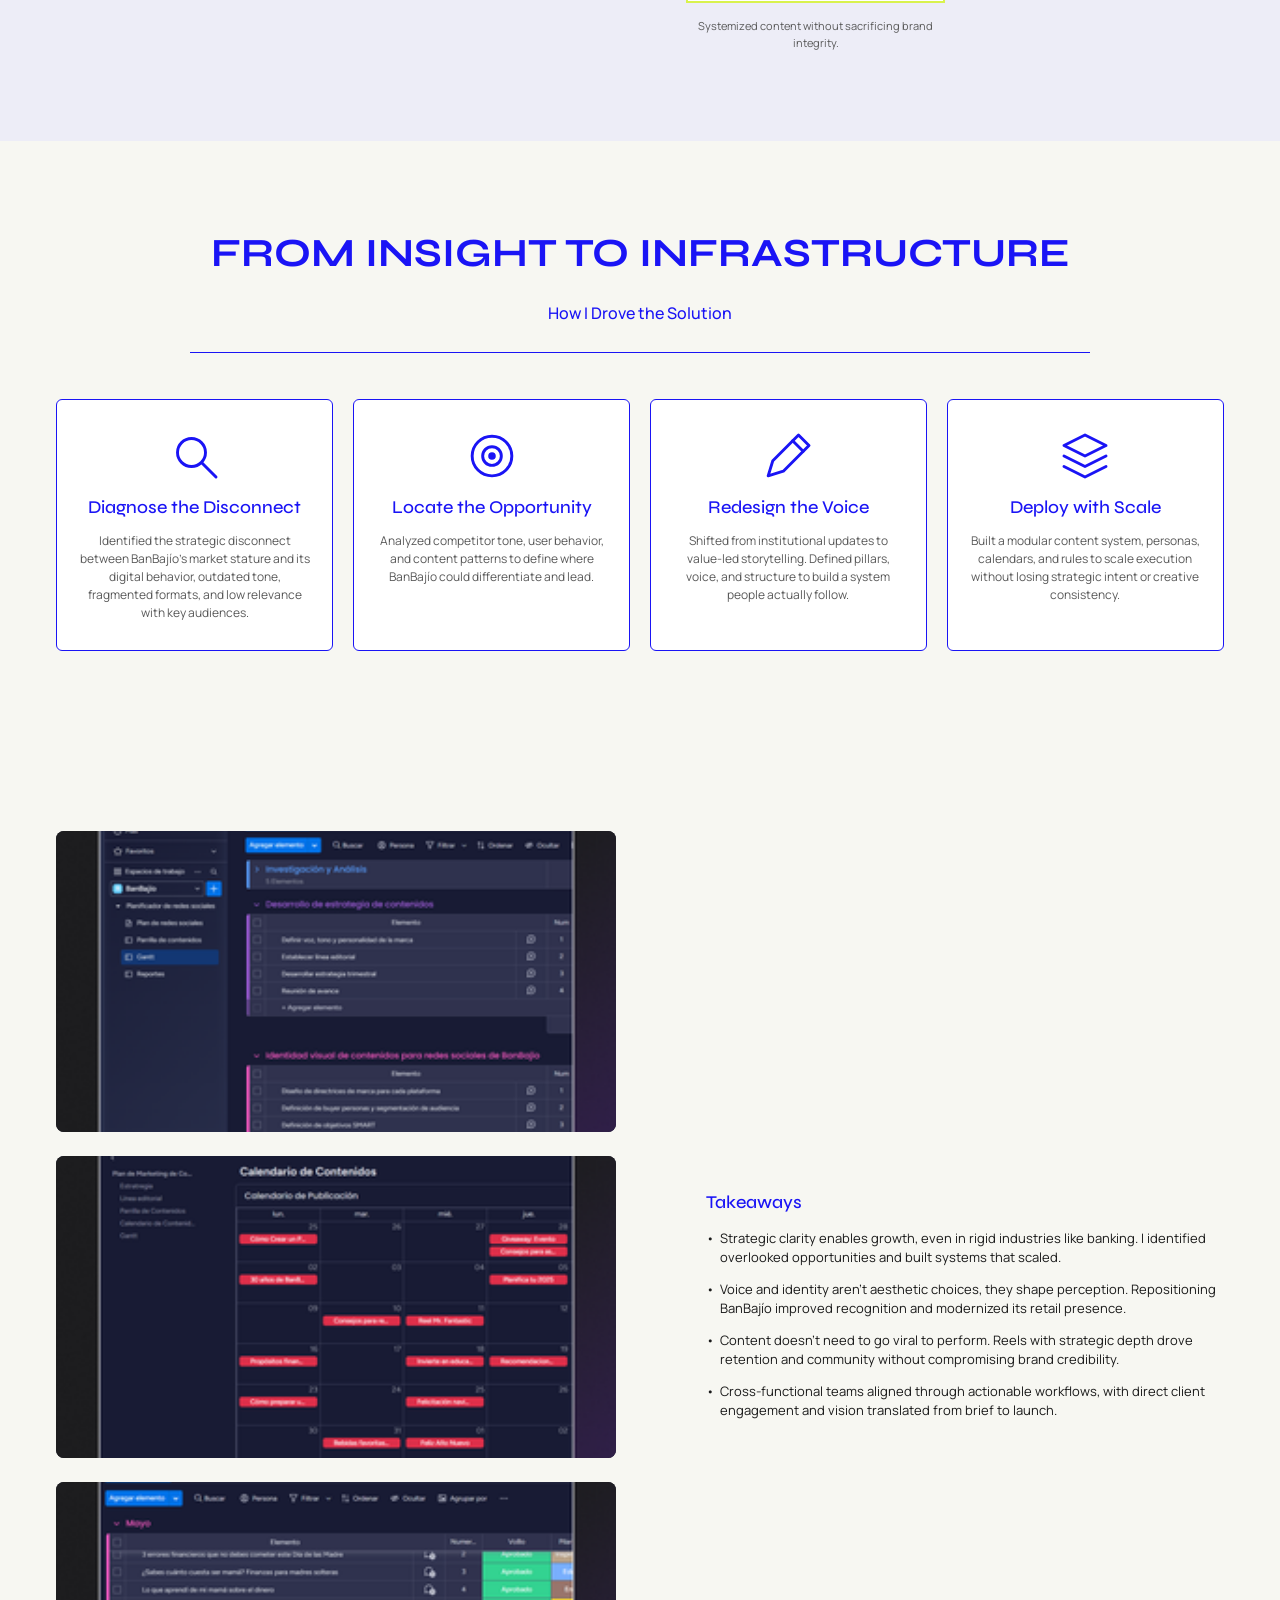
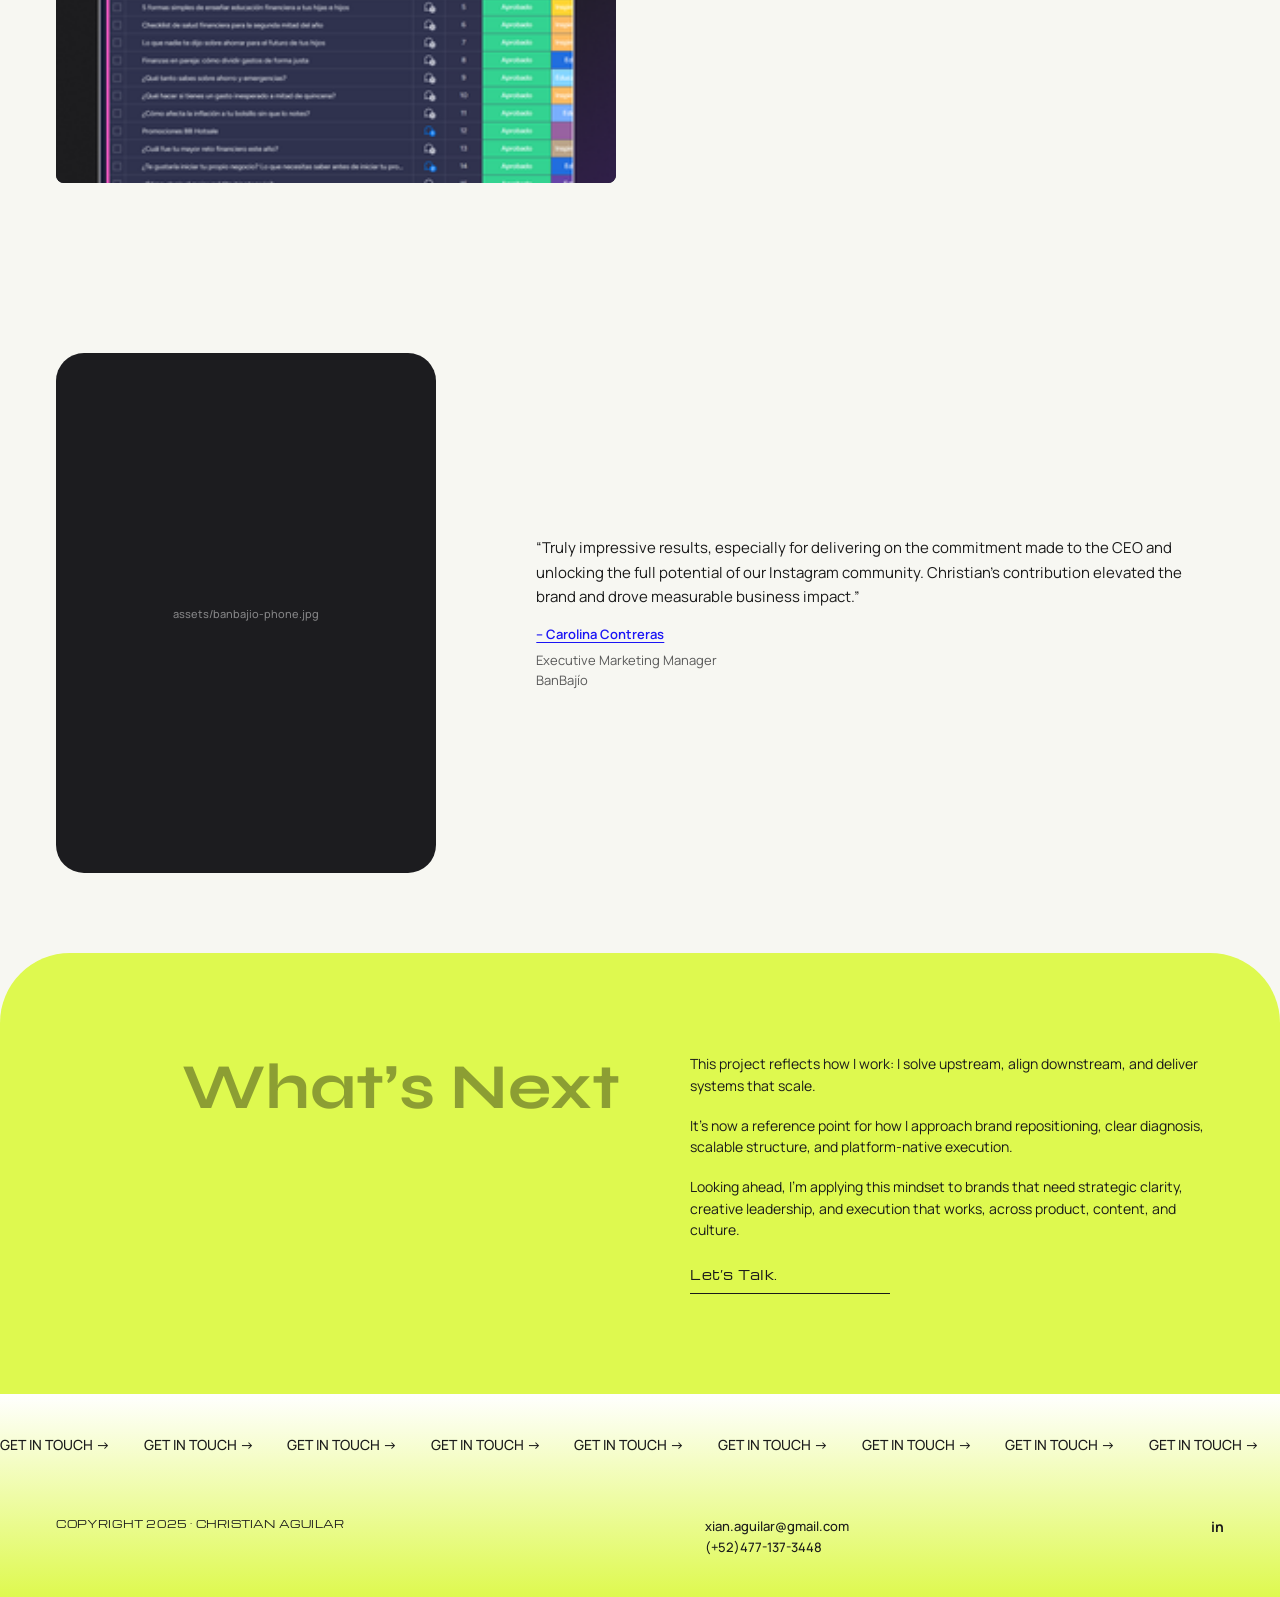
==== commit 2c34f29b: "Update banbajio.html" ====
--- a/banbajio.html
+++ b/banbajio.html
@@ -13,7 +13,7 @@
 <body>
 <header class="site-header"><a class="logo" href="index.html">CHRISTIAN AGUILAR</a><nav aria-label="Main"><a href="index.html" class="current">Home</a><a href="index.html#about">About</a><a href="index.html#projects">Projects</a><a href="#" class="in" aria-label="LinkedIn">in</a></nav></header>
 <main>
-<section class="case-title"><h1>Strategy-led content that builds brand equity, not just followers.</h1></section><section class="info"><div><h2 class="client">BanBajío</h2><p class="muted">Banking Industry</p></div><div><h2>My Role</h2><ul class="blist plain"><li>Lead Strategist</li><li>Project Owner</li><li>Client Partner</li></ul></div><div><h2>The Challenge</h2><p>BanBajío had scale, credibility and legacy, but its voice was outdated and disconnected from digital-native audiences. The issue wasn't just aesthetics, it was relevancy. Messaging didn't reflect the bank's ambition or engage the audiences it needed to grow.</p><p>My task was to close that gap: build a strategic content system with a human tone, clear editorial structure, and brand behavior aligned with the bank's true market stature.</p></div></section><figure class="figure"><div class="slot " data-img="banbajio-collage" data-label="assets/banbajio-collage.jpg" style="--ar:1000/380;--c:#dcd8f2" role="img" aria-label="Content collage: reels, carousels and campaigns"></div><figcaption>Content across reels, carousels and campaigns, designed to shift tone and drive relevance.</figcaption></figure><section class="approach"><div><h2>My Approach</h2><p class="intro-p">This wasn't about launching content. It was about fixing the system behind it. I led a full strategic repositioning that included:</p><ul class="blist"><li><strong>Audience Strategy</strong><span>Diagnosed the brand–audience disconnect through benchmarking and behavioral analysis, aligned content with segmented personas and platform context.</span></li><li><strong>Voice &amp; Messaging</strong><span>Reframed the bank's tone to speak to real people, not just profiles, and established a clear messaging hierarchy for consistency across channels.</span></li><li><strong>Editorial System</strong><span>Defined content pillars, tones, and modular formats to enable consistent, scalable storytelling.</span></li><li><strong>Team Enablement</strong><span>Created guidelines to align cross-functional teams, both internal and client-side, enabling speed, cohesion, and stakeholder clarity.</span></li><li><strong>Brand Setting</strong><span>Led a visual identity refresh applied beyond content, influencing the bank's broader communication system and brand behavior.</span></li></ul></div><div><h2>Strategic Impact</h2><div class="stats"><div class="stat"><div class="card"><h3>Growing Community</h3><p class="num">+95%</p><p class="cap">Audience growth YoY</p></div><p class="sub">Outcome of consistent tone and platform-fit execution.</p></div><div class="stat"><div class="card"><h3>Engagement Breakthrough</h3><p class="num">+40PP</p><p class="cap">Engagement rate increase</p></div><p class="sub">Shifted perception, built community relevance.</p></div><div class="stat"><div class="card"><h3>Unique Content</h3><p class="num">+175</p><p class="cap">Content assets produced</p></div><p class="sub">Systemized content without sacrificing brand integrity.</p></div></div></div></section><section class="steps"><h2>From insight to infrastructure</h2><p class="sub-title">How I Drove the Solution</p><hr><div class="step-grid"><div class="step"><svg viewBox="0 0 48 48" aria-hidden="true"><circle cx="21" cy="21" r="12"/><path d="M30 30l12 12"/></svg><h3>Diagnose the Disconnect</h3><p>Identified the strategic disconnect between BanBajío's market stature and its digital behavior, outdated tone, fragmented formats, and low relevance with key audiences.</p></div><div class="step"><svg viewBox="0 0 48 48" aria-hidden="true"><circle cx="24" cy="24" r="17"/><circle cx="24" cy="24" r="8"/><circle cx="24" cy="24" r="2" class="f"/></svg><h3>Locate the Opportunity</h3><p>Analyzed competitor tone, user behavior, and content patterns to define where BanBajío could differentiate and lead.</p></div><div class="step"><svg viewBox="0 0 48 48" aria-hidden="true"><path d="M7 41l4-13L33 6l9 9-22 22z"/><path d="M28 11l9 9"/></svg><h3>Redesign the Voice</h3><p>Shifted from institutional updates to value-led storytelling. Defined pillars, voice, and structure to build a system people actually follow.</p></div><div class="step"><svg viewBox="0 0 48 48" aria-hidden="true"><path d="M24 6l18 9-18 9-18-9z"/><path d="M6 24l18 9 18-9"/><path d="M6 33l18 9 18-9"/></svg><h3>Deploy with Scale</h3><p>Built a modular content system, personas, calendars, and rules to scale execution without losing strategic intent or creative consistency.</p></div></div></section><section class="split"><div class="stack"><div class="slot dark" data-img="banbajio-dashboard-1" data-label="assets/banbajio-dashboard-1.webp" style="--ar:520/280;--c:#161628" role="img" aria-label="Content dashboard"></div><div class="slot dark" data-img="banbajio-dashboard-2" data-label="assets/banbajio-dashboard-2.webp" style="--ar:520/280;--c:#161628" role="img" aria-label="Editorial calendar"></div><div class="slot dark" data-img="banbajio-dashboard-3" data-label="assets/banbajio-dashboard-3.webp" style="--ar:520/280;--c:#161628" role="img" aria-label="Content tracker"></div></div><div class="takeaways"><h2>Takeaways</h2><ul class="blist"><li>Strategic clarity enables growth, even in rigid industries like banking. I identified overlooked opportunities and built systems that scaled.</li><li>Voice and identity aren't aesthetic choices, they shape perception. Repositioning BanBajío improved recognition and modernized its retail presence.</li><li>Content doesn't need to go viral to perform. Reels with strategic depth drove retention and community without compromising brand credibility.</li><li>Cross-functional teams aligned through actionable workflows, with direct client engagement and vision translated from brief to launch.</li></ul></div></section><section class="testimonial"><div class="slot phone" data-img="banbajio-phone" data-label="assets/banbajio-phone.jpg" style="--ar:380/520;--c:#1c1c1f" role="img" aria-label="Phone mockup"></div><blockquote><p>“Truly impressive results, especially for delivering on the commitment made to the CEO and unlocking the full potential of our Instagram community. Christian's contribution elevated the brand and drove measurable business impact.”</p><footer><cite>– Carolina Contreras</cite><span>Executive Marketing Manager<br>BanBajío</span></footer></blockquote></section><section class="next"><h2>What’s Next</h2><div class="next-text"><p>This project reflects how I work: I solve upstream, align downstream, and deliver systems that scale.</p><p>It's now a reference point for how I approach brand repositioning, clear diagnosis, scalable structure, and platform-native execution.</p><p>Looking ahead, I'm applying this mindset to brands that need strategic clarity, creative leadership, and execution that works, across product, content, and culture.</p><a class="link" href="mailto:xian.aguilar@gmail.com">Let’s Talk.</a></div></section>
+<section class="case-title"><h1>Strategy-led content that builds brand equity, not just followers.</h1></section><section class="info"><div><h2 class="client">BanBajío</h2><p class="muted">Banking Industry</p></div><div><h2>My Role</h2><ul class="blist plain"><li>Lead Strategist</li><li>Project Owner</li><li>Client Partner</li></ul></div><div><h2>The Challenge</h2><p>BanBajío had scale, credibility and legacy, but its voice was outdated and disconnected from digital-native audiences. The issue wasn't just aesthetics, it was relevancy. Messaging didn't reflect the bank's ambition or engage the audiences it needed to grow.</p><p>My task was to close that gap: build a strategic content system with a human tone, clear editorial structure, and brand behavior aligned with the bank's true market stature.</p></div></section><figure class="figure"><div class="slot " data-img="banbajio-collage" data-label="assets/banbajio-collage.mp4" style="--ar:1000/380;--c:#dcd8f2" role="img" aria-label="Content collage: reels, carousels and campaigns"></div><figcaption>Content across reels, carousels and campaigns, designed to shift tone and drive relevance.</figcaption></figure><section class="approach"><div><h2>My Approach</h2><p class="intro-p">This wasn't about launching content. It was about fixing the system behind it. I led a full strategic repositioning that included:</p><ul class="blist"><li><strong>Audience Strategy</strong><span>Diagnosed the brand–audience disconnect through benchmarking and behavioral analysis, aligned content with segmented personas and platform context.</span></li><li><strong>Voice &amp; Messaging</strong><span>Reframed the bank's tone to speak to real people, not just profiles, and established a clear messaging hierarchy for consistency across channels.</span></li><li><strong>Editorial System</strong><span>Defined content pillars, tones, and modular formats to enable consistent, scalable storytelling.</span></li><li><strong>Team Enablement</strong><span>Created guidelines to align cross-functional teams, both internal and client-side, enabling speed, cohesion, and stakeholder clarity.</span></li><li><strong>Brand Setting</strong><span>Led a visual identity refresh applied beyond content, influencing the bank's broader communication system and brand behavior.</span></li></ul></div><div><h2>Strategic Impact</h2><div class="stats"><div class="stat"><div class="card"><h3>Growing Community</h3><p class="num">+95%</p><p class="cap">Audience growth YoY</p></div><p class="sub">Outcome of consistent tone and platform-fit execution.</p></div><div class="stat"><div class="card"><h3>Engagement Breakthrough</h3><p class="num">+40PP</p><p class="cap">Engagement rate increase</p></div><p class="sub">Shifted perception, built community relevance.</p></div><div class="stat"><div class="card"><h3>Unique Content</h3><p class="num">+175</p><p class="cap">Content assets produced</p></div><p class="sub">Systemized content without sacrificing brand integrity.</p></div></div></div></section><section class="steps"><h2>From insight to infrastructure</h2><p class="sub-title">How I Drove the Solution</p><hr><div class="step-grid"><div class="step"><svg viewBox="0 0 48 48" aria-hidden="true"><circle cx="21" cy="21" r="12"/><path d="M30 30l12 12"/></svg><h3>Diagnose the Disconnect</h3><p>Identified the strategic disconnect between BanBajío's market stature and its digital behavior, outdated tone, fragmented formats, and low relevance with key audiences.</p></div><div class="step"><svg viewBox="0 0 48 48" aria-hidden="true"><circle cx="24" cy="24" r="17"/><circle cx="24" cy="24" r="8"/><circle cx="24" cy="24" r="2" class="f"/></svg><h3>Locate the Opportunity</h3><p>Analyzed competitor tone, user behavior, and content patterns to define where BanBajío could differentiate and lead.</p></div><div class="step"><svg viewBox="0 0 48 48" aria-hidden="true"><path d="M7 41l4-13L33 6l9 9-22 22z"/><path d="M28 11l9 9"/></svg><h3>Redesign the Voice</h3><p>Shifted from institutional updates to value-led storytelling. Defined pillars, voice, and structure to build a system people actually follow.</p></div><div class="step"><svg viewBox="0 0 48 48" aria-hidden="true"><path d="M24 6l18 9-18 9-18-9z"/><path d="M6 24l18 9 18-9"/><path d="M6 33l18 9 18-9"/></svg><h3>Deploy with Scale</h3><p>Built a modular content system, personas, calendars, and rules to scale execution without losing strategic intent or creative consistency.</p></div></div></section><section class="split"><div class="stack"><div class="slot dark" data-img="banbajio-dashboard-1" data-label="assets/banbajio-dashboard-1.webp" style="--ar:520/280;--c:#161628" role="img" aria-label="Content dashboard"></div><div class="slot dark" data-img="banbajio-dashboard-2" data-label="assets/banbajio-dashboard-2.webp" style="--ar:520/280;--c:#161628" role="img" aria-label="Editorial calendar"></div><div class="slot dark" data-img="banbajio-dashboard-3" data-label="assets/banbajio-dashboard-3.webp" style="--ar:520/280;--c:#161628" role="img" aria-label="Content tracker"></div></div><div class="takeaways"><h2>Takeaways</h2><ul class="blist"><li>Strategic clarity enables growth, even in rigid industries like banking. I identified overlooked opportunities and built systems that scaled.</li><li>Voice and identity aren't aesthetic choices, they shape perception. Repositioning BanBajío improved recognition and modernized its retail presence.</li><li>Content doesn't need to go viral to perform. Reels with strategic depth drove retention and community without compromising brand credibility.</li><li>Cross-functional teams aligned through actionable workflows, with direct client engagement and vision translated from brief to launch.</li></ul></div></section><section class="testimonial"><div class="slot phone" data-img="banbajio-phone" data-label="assets/banbajio-phone.jpg" style="--ar:380/520;--c:#1c1c1f" role="img" aria-label="Phone mockup"></div><blockquote><p>“Truly impressive results, especially for delivering on the commitment made to the CEO and unlocking the full potential of our Instagram community. Christian's contribution elevated the brand and drove measurable business impact.”</p><footer><cite>– Carolina Contreras</cite><span>Executive Marketing Manager<br>BanBajío</span></footer></blockquote></section><section class="next"><h2>What’s Next</h2><div class="next-text"><p>This project reflects how I work: I solve upstream, align downstream, and deliver systems that scale.</p><p>It's now a reference point for how I approach brand repositioning, clear diagnosis, scalable structure, and platform-native execution.</p><p>Looking ahead, I'm applying this mindset to brands that need strategic clarity, creative leadership, and execution that works, across product, content, and culture.</p><a class="link" href="mailto:xian.aguilar@gmail.com">Let’s Talk.</a></div></section>
 </main>
 <footer class="site-footer"><div class="marquee" aria-hidden="true"><div class="marquee-track"><div class="group"><span>GET IN TOUCH →</span><span>GET IN TOUCH →</span><span>GET IN TOUCH →</span><span>GET IN TOUCH →</span><span>GET IN TOUCH →</span><span>GET IN TOUCH →</span></div><div class="group"><span>GET IN TOUCH →</span><span>GET IN TOUCH →</span><span>GET IN TOUCH →</span><span>GET IN TOUCH →</span><span>GET IN TOUCH →</span><span>GET IN TOUCH →</span></div></div></div><div class="footer-info"><p class="copy">COPYRIGHT 2025 · CHRISTIAN AGUILAR</p><p class="contact"><a href="mailto:xian.aguilar@gmail.com">xian.aguilar@gmail.com</a><br><a href="tel:+524771373448">(+52)477-137-3448</a></p><a href="#" class="in" aria-label="LinkedIn">in</a></div></footer>
 <script src="js/main.js" defer></script>
--- a/css/styles.css
+++ b/css/styles.css
@@ -28,7 +28,7 @@
 .slot::after{content:attr(data-label);position:absolute;inset:0;display:grid;place-items:center;padding:12px;text-align:center;font:500 11px Manrope,sans-serif;color:rgba(0,0,0,.4);word-break:break-all}
 .slot.dark::after,.slot.phone::after{color:rgba(255,255,255,.45)}
 .slot.loaded::after{display:none}
-.slot img{position:absolute;inset:0;width:100%;height:100%;object-fit:cover}
+.slot img,.slot video{position:absolute;inset:0;width:100%;height:100%;object-fit:cover}
 .slot.phone{border-radius:28px}
 .ul{text-decoration:underline;text-underline-offset:3px;font-weight:600}
 
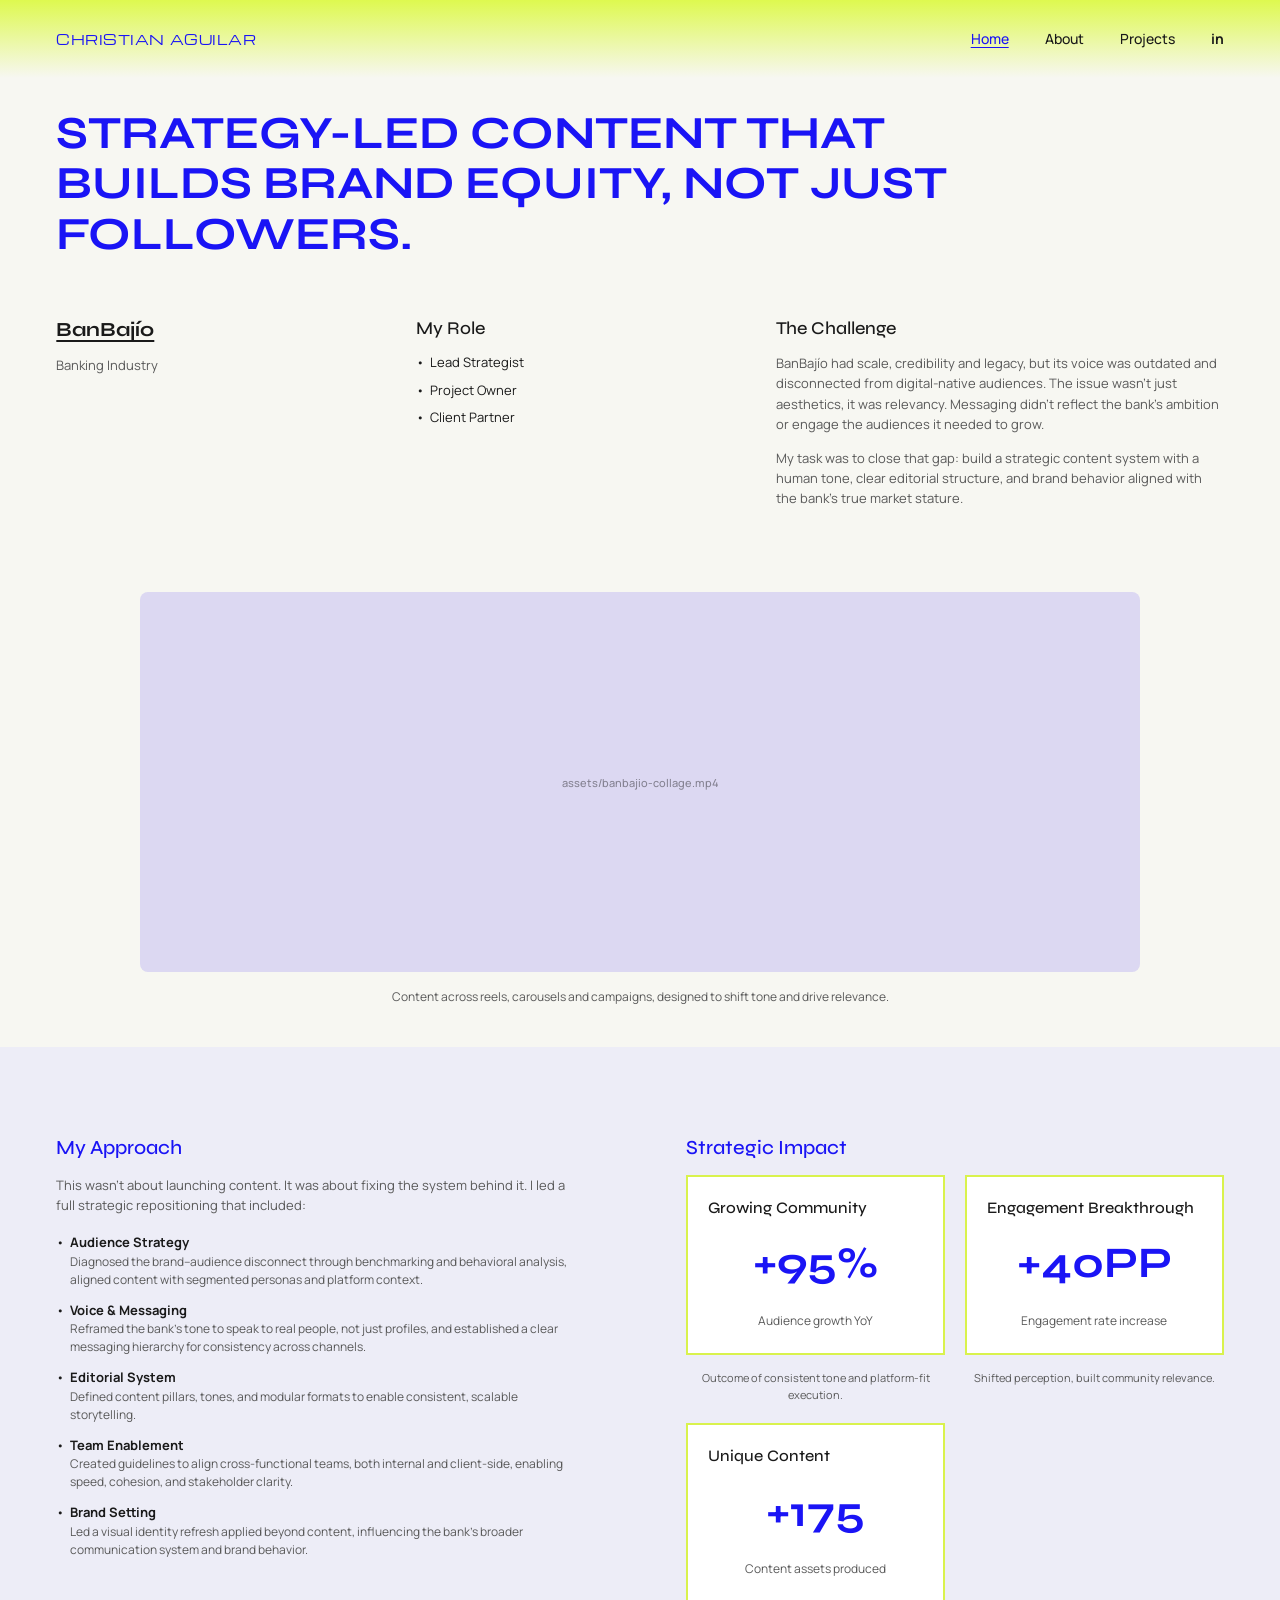
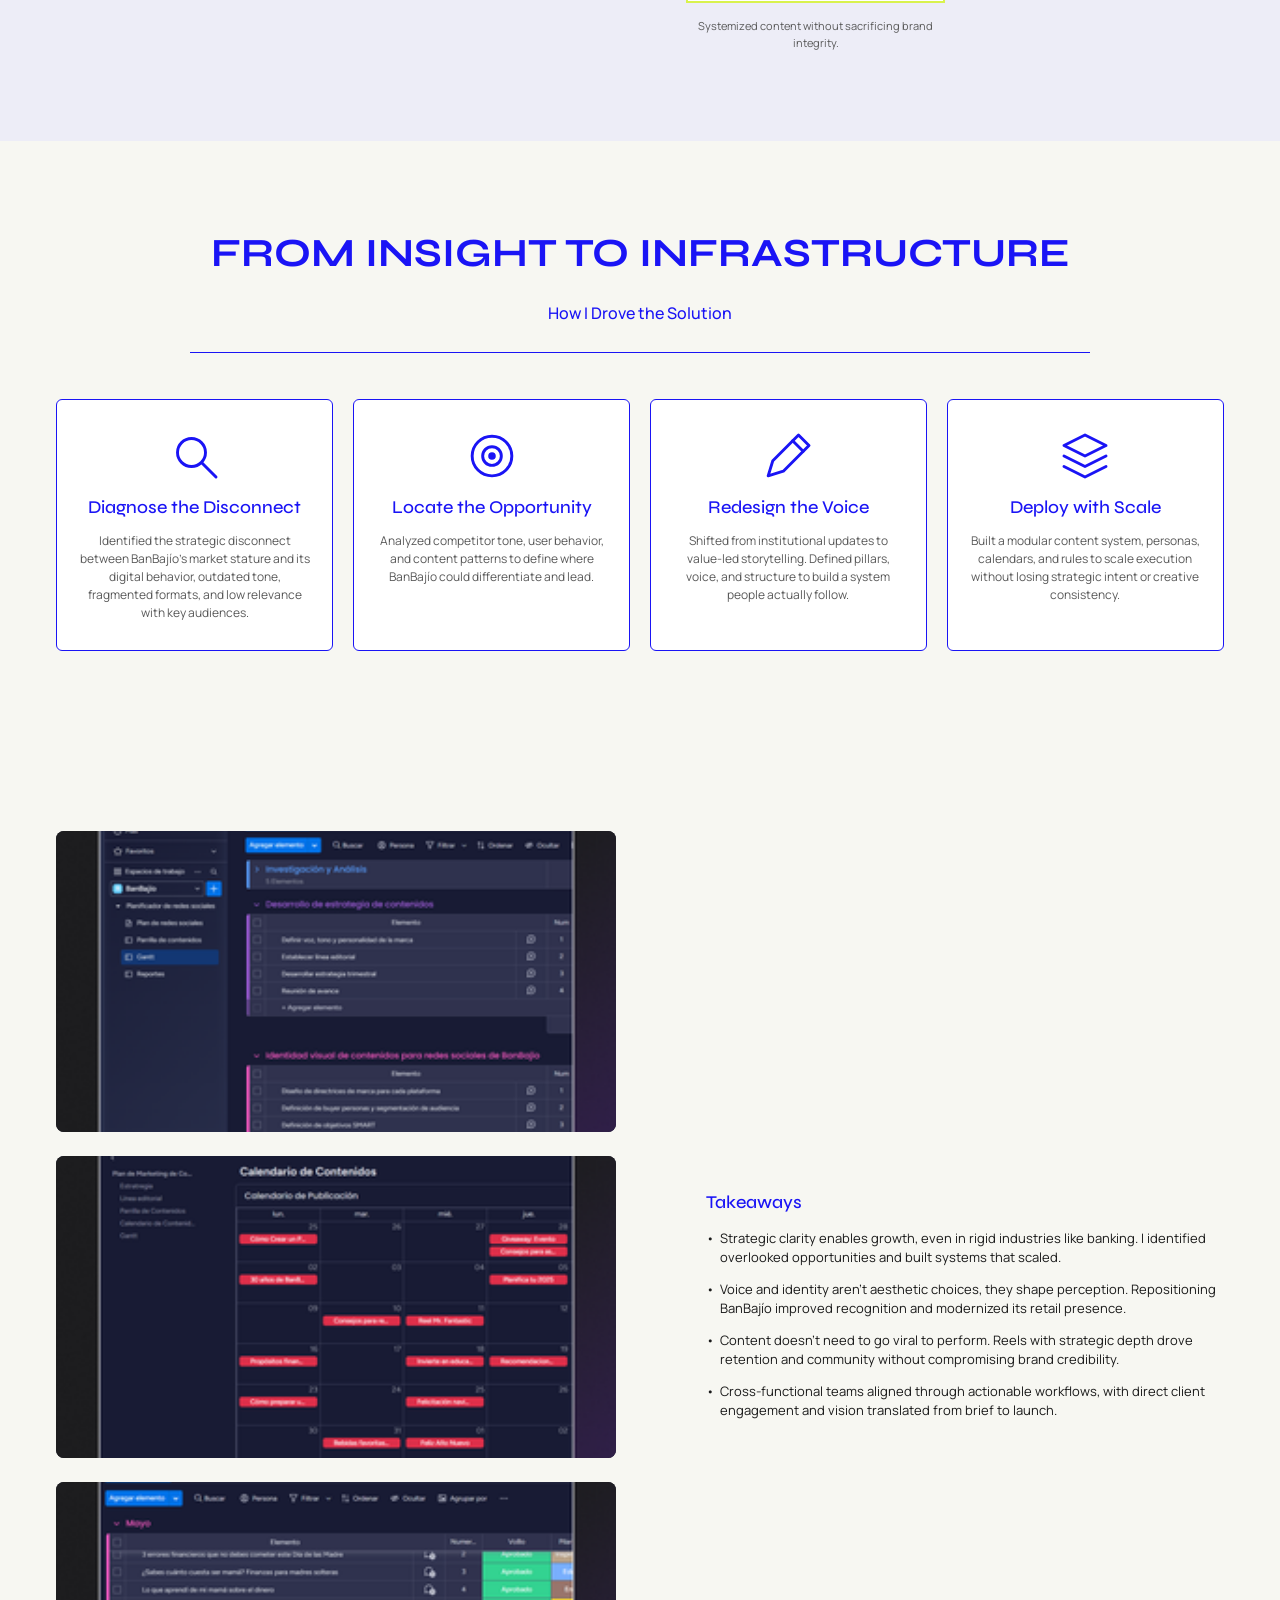
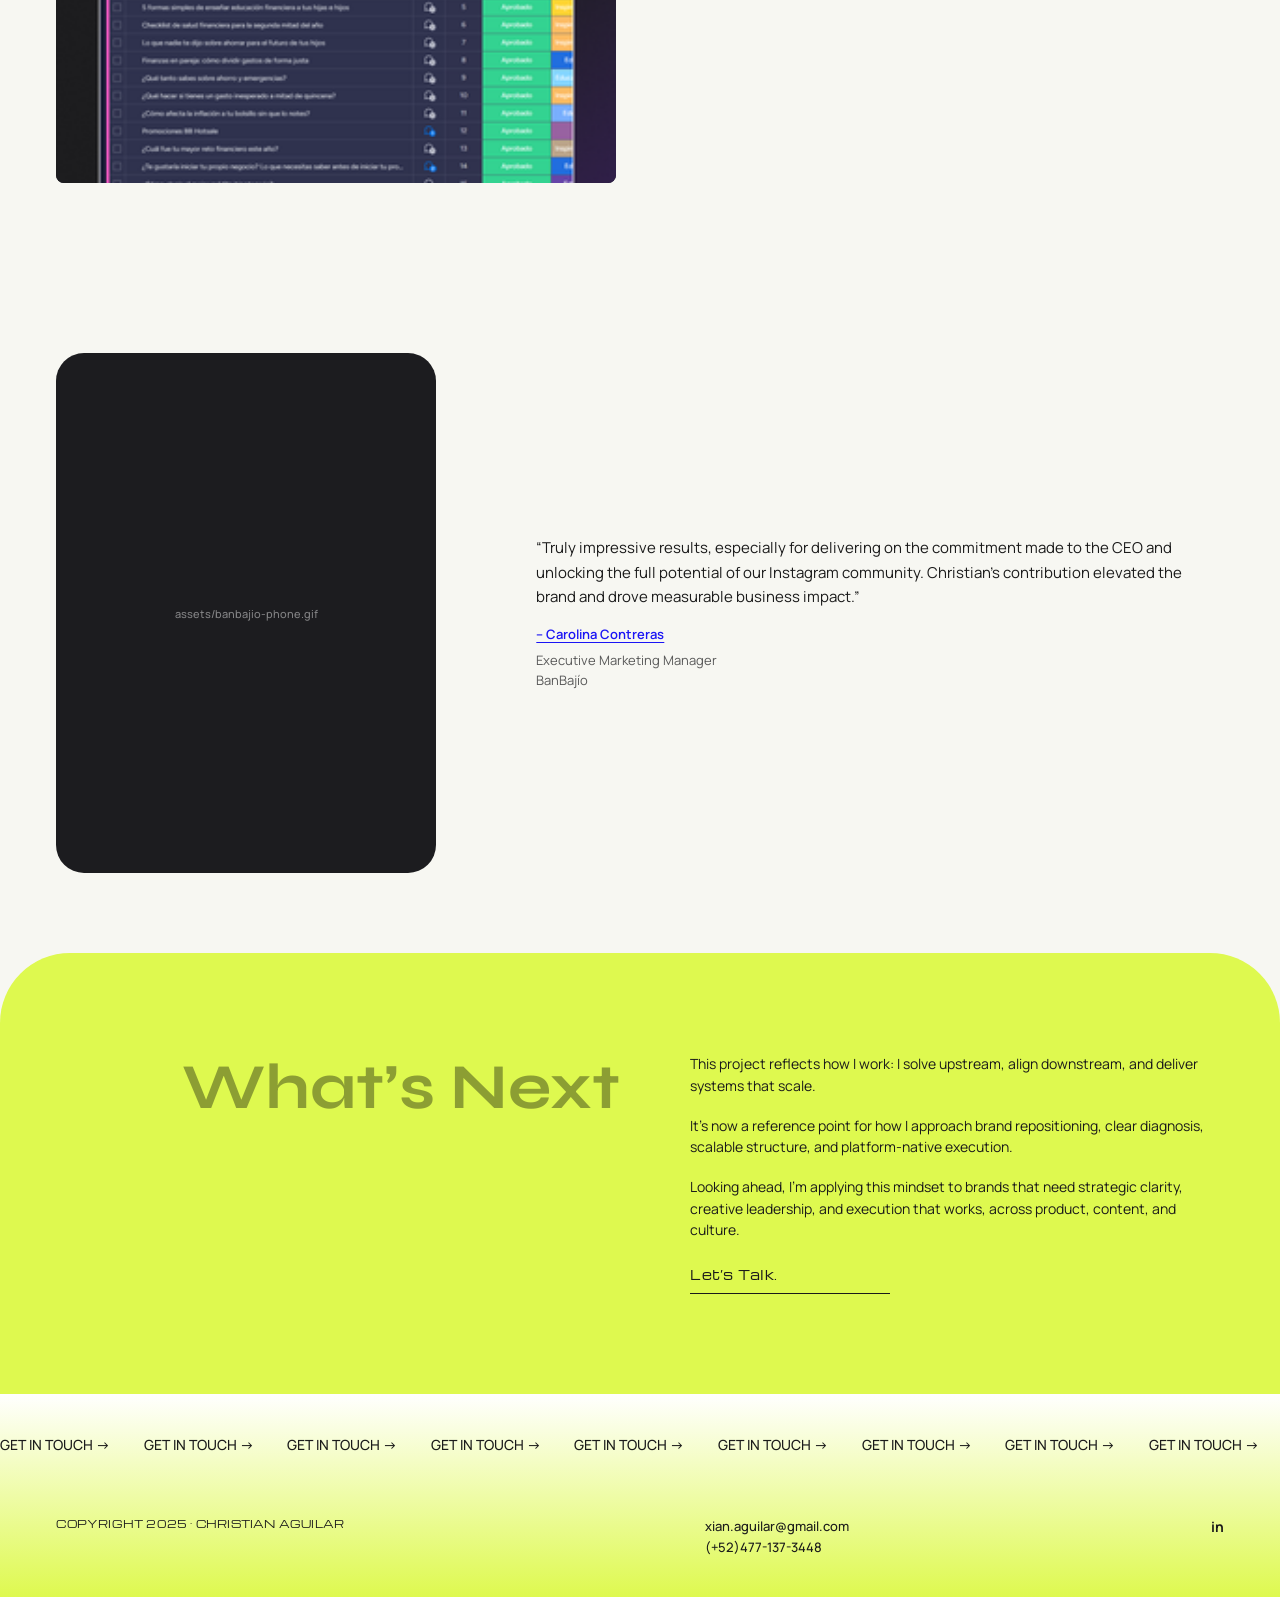
==== commit 02d17f53: "Update banbajio.html" ====
--- a/banbajio.html
+++ b/banbajio.html
@@ -13,7 +13,7 @@
 <body>
 <header class="site-header"><a class="logo" href="index.html">CHRISTIAN AGUILAR</a><nav aria-label="Main"><a href="index.html" class="current">Home</a><a href="index.html#about">About</a><a href="index.html#projects">Projects</a><a href="#" class="in" aria-label="LinkedIn">in</a></nav></header>
 <main>
-<section class="case-title"><h1>Strategy-led content that builds brand equity, not just followers.</h1></section><section class="info"><div><h2 class="client">BanBajío</h2><p class="muted">Banking Industry</p></div><div><h2>My Role</h2><ul class="blist plain"><li>Lead Strategist</li><li>Project Owner</li><li>Client Partner</li></ul></div><div><h2>The Challenge</h2><p>BanBajío had scale, credibility and legacy, but its voice was outdated and disconnected from digital-native audiences. The issue wasn't just aesthetics, it was relevancy. Messaging didn't reflect the bank's ambition or engage the audiences it needed to grow.</p><p>My task was to close that gap: build a strategic content system with a human tone, clear editorial structure, and brand behavior aligned with the bank's true market stature.</p></div></section><figure class="figure"><div class="slot " data-img="banbajio-collage" data-label="assets/banbajio-collage.mp4" style="--ar:1000/380;--c:#dcd8f2" role="img" aria-label="Content collage: reels, carousels and campaigns"></div><figcaption>Content across reels, carousels and campaigns, designed to shift tone and drive relevance.</figcaption></figure><section class="approach"><div><h2>My Approach</h2><p class="intro-p">This wasn't about launching content. It was about fixing the system behind it. I led a full strategic repositioning that included:</p><ul class="blist"><li><strong>Audience Strategy</strong><span>Diagnosed the brand–audience disconnect through benchmarking and behavioral analysis, aligned content with segmented personas and platform context.</span></li><li><strong>Voice &amp; Messaging</strong><span>Reframed the bank's tone to speak to real people, not just profiles, and established a clear messaging hierarchy for consistency across channels.</span></li><li><strong>Editorial System</strong><span>Defined content pillars, tones, and modular formats to enable consistent, scalable storytelling.</span></li><li><strong>Team Enablement</strong><span>Created guidelines to align cross-functional teams, both internal and client-side, enabling speed, cohesion, and stakeholder clarity.</span></li><li><strong>Brand Setting</strong><span>Led a visual identity refresh applied beyond content, influencing the bank's broader communication system and brand behavior.</span></li></ul></div><div><h2>Strategic Impact</h2><div class="stats"><div class="stat"><div class="card"><h3>Growing Community</h3><p class="num">+95%</p><p class="cap">Audience growth YoY</p></div><p class="sub">Outcome of consistent tone and platform-fit execution.</p></div><div class="stat"><div class="card"><h3>Engagement Breakthrough</h3><p class="num">+40PP</p><p class="cap">Engagement rate increase</p></div><p class="sub">Shifted perception, built community relevance.</p></div><div class="stat"><div class="card"><h3>Unique Content</h3><p class="num">+175</p><p class="cap">Content assets produced</p></div><p class="sub">Systemized content without sacrificing brand integrity.</p></div></div></div></section><section class="steps"><h2>From insight to infrastructure</h2><p class="sub-title">How I Drove the Solution</p><hr><div class="step-grid"><div class="step"><svg viewBox="0 0 48 48" aria-hidden="true"><circle cx="21" cy="21" r="12"/><path d="M30 30l12 12"/></svg><h3>Diagnose the Disconnect</h3><p>Identified the strategic disconnect between BanBajío's market stature and its digital behavior, outdated tone, fragmented formats, and low relevance with key audiences.</p></div><div class="step"><svg viewBox="0 0 48 48" aria-hidden="true"><circle cx="24" cy="24" r="17"/><circle cx="24" cy="24" r="8"/><circle cx="24" cy="24" r="2" class="f"/></svg><h3>Locate the Opportunity</h3><p>Analyzed competitor tone, user behavior, and content patterns to define where BanBajío could differentiate and lead.</p></div><div class="step"><svg viewBox="0 0 48 48" aria-hidden="true"><path d="M7 41l4-13L33 6l9 9-22 22z"/><path d="M28 11l9 9"/></svg><h3>Redesign the Voice</h3><p>Shifted from institutional updates to value-led storytelling. Defined pillars, voice, and structure to build a system people actually follow.</p></div><div class="step"><svg viewBox="0 0 48 48" aria-hidden="true"><path d="M24 6l18 9-18 9-18-9z"/><path d="M6 24l18 9 18-9"/><path d="M6 33l18 9 18-9"/></svg><h3>Deploy with Scale</h3><p>Built a modular content system, personas, calendars, and rules to scale execution without losing strategic intent or creative consistency.</p></div></div></section><section class="split"><div class="stack"><div class="slot dark" data-img="banbajio-dashboard-1" data-label="assets/banbajio-dashboard-1.webp" style="--ar:520/280;--c:#161628" role="img" aria-label="Content dashboard"></div><div class="slot dark" data-img="banbajio-dashboard-2" data-label="assets/banbajio-dashboard-2.webp" style="--ar:520/280;--c:#161628" role="img" aria-label="Editorial calendar"></div><div class="slot dark" data-img="banbajio-dashboard-3" data-label="assets/banbajio-dashboard-3.webp" style="--ar:520/280;--c:#161628" role="img" aria-label="Content tracker"></div></div><div class="takeaways"><h2>Takeaways</h2><ul class="blist"><li>Strategic clarity enables growth, even in rigid industries like banking. I identified overlooked opportunities and built systems that scaled.</li><li>Voice and identity aren't aesthetic choices, they shape perception. Repositioning BanBajío improved recognition and modernized its retail presence.</li><li>Content doesn't need to go viral to perform. Reels with strategic depth drove retention and community without compromising brand credibility.</li><li>Cross-functional teams aligned through actionable workflows, with direct client engagement and vision translated from brief to launch.</li></ul></div></section><section class="testimonial"><div class="slot phone" data-img="banbajio-phone" data-label="assets/banbajio-phone.jpg" style="--ar:380/520;--c:#1c1c1f" role="img" aria-label="Phone mockup"></div><blockquote><p>“Truly impressive results, especially for delivering on the commitment made to the CEO and unlocking the full potential of our Instagram community. Christian's contribution elevated the brand and drove measurable business impact.”</p><footer><cite>– Carolina Contreras</cite><span>Executive Marketing Manager<br>BanBajío</span></footer></blockquote></section><section class="next"><h2>What’s Next</h2><div class="next-text"><p>This project reflects how I work: I solve upstream, align downstream, and deliver systems that scale.</p><p>It's now a reference point for how I approach brand repositioning, clear diagnosis, scalable structure, and platform-native execution.</p><p>Looking ahead, I'm applying this mindset to brands that need strategic clarity, creative leadership, and execution that works, across product, content, and culture.</p><a class="link" href="mailto:xian.aguilar@gmail.com">Let’s Talk.</a></div></section>
+<section class="case-title"><h1>Strategy-led content that builds brand equity, not just followers.</h1></section><section class="info"><div><h2 class="client">BanBajío</h2><p class="muted">Banking Industry</p></div><div><h2>My Role</h2><ul class="blist plain"><li>Lead Strategist</li><li>Project Owner</li><li>Client Partner</li></ul></div><div><h2>The Challenge</h2><p>BanBajío had scale, credibility and legacy, but its voice was outdated and disconnected from digital-native audiences. The issue wasn't just aesthetics, it was relevancy. Messaging didn't reflect the bank's ambition or engage the audiences it needed to grow.</p><p>My task was to close that gap: build a strategic content system with a human tone, clear editorial structure, and brand behavior aligned with the bank's true market stature.</p></div></section><figure class="figure"><div class="slot " data-img="banbajio-collage" data-label="assets/banbajio-collage.mp4" style="--ar:1000/380;--c:#dcd8f2" role="img" aria-label="Content collage: reels, carousels and campaigns"></div><figcaption>Content across reels, carousels and campaigns, designed to shift tone and drive relevance.</figcaption></figure><section class="approach"><div><h2>My Approach</h2><p class="intro-p">This wasn't about launching content. It was about fixing the system behind it. I led a full strategic repositioning that included:</p><ul class="blist"><li><strong>Audience Strategy</strong><span>Diagnosed the brand–audience disconnect through benchmarking and behavioral analysis, aligned content with segmented personas and platform context.</span></li><li><strong>Voice &amp; Messaging</strong><span>Reframed the bank's tone to speak to real people, not just profiles, and established a clear messaging hierarchy for consistency across channels.</span></li><li><strong>Editorial System</strong><span>Defined content pillars, tones, and modular formats to enable consistent, scalable storytelling.</span></li><li><strong>Team Enablement</strong><span>Created guidelines to align cross-functional teams, both internal and client-side, enabling speed, cohesion, and stakeholder clarity.</span></li><li><strong>Brand Setting</strong><span>Led a visual identity refresh applied beyond content, influencing the bank's broader communication system and brand behavior.</span></li></ul></div><div><h2>Strategic Impact</h2><div class="stats"><div class="stat"><div class="card"><h3>Growing Community</h3><p class="num">+95%</p><p class="cap">Audience growth YoY</p></div><p class="sub">Outcome of consistent tone and platform-fit execution.</p></div><div class="stat"><div class="card"><h3>Engagement Breakthrough</h3><p class="num">+40PP</p><p class="cap">Engagement rate increase</p></div><p class="sub">Shifted perception, built community relevance.</p></div><div class="stat"><div class="card"><h3>Unique Content</h3><p class="num">+175</p><p class="cap">Content assets produced</p></div><p class="sub">Systemized content without sacrificing brand integrity.</p></div></div></div></section><section class="steps"><h2>From insight to infrastructure</h2><p class="sub-title">How I Drove the Solution</p><hr><div class="step-grid"><div class="step"><svg viewBox="0 0 48 48" aria-hidden="true"><circle cx="21" cy="21" r="12"/><path d="M30 30l12 12"/></svg><h3>Diagnose the Disconnect</h3><p>Identified the strategic disconnect between BanBajío's market stature and its digital behavior, outdated tone, fragmented formats, and low relevance with key audiences.</p></div><div class="step"><svg viewBox="0 0 48 48" aria-hidden="true"><circle cx="24" cy="24" r="17"/><circle cx="24" cy="24" r="8"/><circle cx="24" cy="24" r="2" class="f"/></svg><h3>Locate the Opportunity</h3><p>Analyzed competitor tone, user behavior, and content patterns to define where BanBajío could differentiate and lead.</p></div><div class="step"><svg viewBox="0 0 48 48" aria-hidden="true"><path d="M7 41l4-13L33 6l9 9-22 22z"/><path d="M28 11l9 9"/></svg><h3>Redesign the Voice</h3><p>Shifted from institutional updates to value-led storytelling. Defined pillars, voice, and structure to build a system people actually follow.</p></div><div class="step"><svg viewBox="0 0 48 48" aria-hidden="true"><path d="M24 6l18 9-18 9-18-9z"/><path d="M6 24l18 9 18-9"/><path d="M6 33l18 9 18-9"/></svg><h3>Deploy with Scale</h3><p>Built a modular content system, personas, calendars, and rules to scale execution without losing strategic intent or creative consistency.</p></div></div></section><section class="split"><div class="stack"><div class="slot dark" data-img="banbajio-dashboard-1" data-label="assets/banbajio-dashboard-1.webp" style="--ar:520/280;--c:#161628" role="img" aria-label="Content dashboard"></div><div class="slot dark" data-img="banbajio-dashboard-2" data-label="assets/banbajio-dashboard-2.webp" style="--ar:520/280;--c:#161628" role="img" aria-label="Editorial calendar"></div><div class="slot dark" data-img="banbajio-dashboard-3" data-label="assets/banbajio-dashboard-3.webp" style="--ar:520/280;--c:#161628" role="img" aria-label="Content tracker"></div></div><div class="takeaways"><h2>Takeaways</h2><ul class="blist"><li>Strategic clarity enables growth, even in rigid industries like banking. I identified overlooked opportunities and built systems that scaled.</li><li>Voice and identity aren't aesthetic choices, they shape perception. Repositioning BanBajío improved recognition and modernized its retail presence.</li><li>Content doesn't need to go viral to perform. Reels with strategic depth drove retention and community without compromising brand credibility.</li><li>Cross-functional teams aligned through actionable workflows, with direct client engagement and vision translated from brief to launch.</li></ul></div></section><section class="testimonial"><div class="slot phone" data-img="banbajio-phone" data-label="assets/banbajio-phone.gif" style="--ar:380/520;--c:#1c1c1f" role="img" aria-label="Phone mockup"></div><blockquote><p>“Truly impressive results, especially for delivering on the commitment made to the CEO and unlocking the full potential of our Instagram community. Christian's contribution elevated the brand and drove measurable business impact.”</p><footer><cite>– Carolina Contreras</cite><span>Executive Marketing Manager<br>BanBajío</span></footer></blockquote></section><section class="next"><h2>What’s Next</h2><div class="next-text"><p>This project reflects how I work: I solve upstream, align downstream, and deliver systems that scale.</p><p>It's now a reference point for how I approach brand repositioning, clear diagnosis, scalable structure, and platform-native execution.</p><p>Looking ahead, I'm applying this mindset to brands that need strategic clarity, creative leadership, and execution that works, across product, content, and culture.</p><a class="link" href="mailto:xian.aguilar@gmail.com">Let’s Talk.</a></div></section>
 </main>
 <footer class="site-footer"><div class="marquee" aria-hidden="true"><div class="marquee-track"><div class="group"><span>GET IN TOUCH →</span><span>GET IN TOUCH →</span><span>GET IN TOUCH →</span><span>GET IN TOUCH →</span><span>GET IN TOUCH →</span><span>GET IN TOUCH →</span></div><div class="group"><span>GET IN TOUCH →</span><span>GET IN TOUCH →</span><span>GET IN TOUCH →</span><span>GET IN TOUCH →</span><span>GET IN TOUCH →</span><span>GET IN TOUCH →</span></div></div></div><div class="footer-info"><p class="copy">COPYRIGHT 2025 · CHRISTIAN AGUILAR</p><p class="contact"><a href="mailto:xian.aguilar@gmail.com">xian.aguilar@gmail.com</a><br><a href="tel:+524771373448">(+52)477-137-3448</a></p><a href="#" class="in" aria-label="LinkedIn">in</a></div></footer>
 <script src="js/main.js" defer></script>
